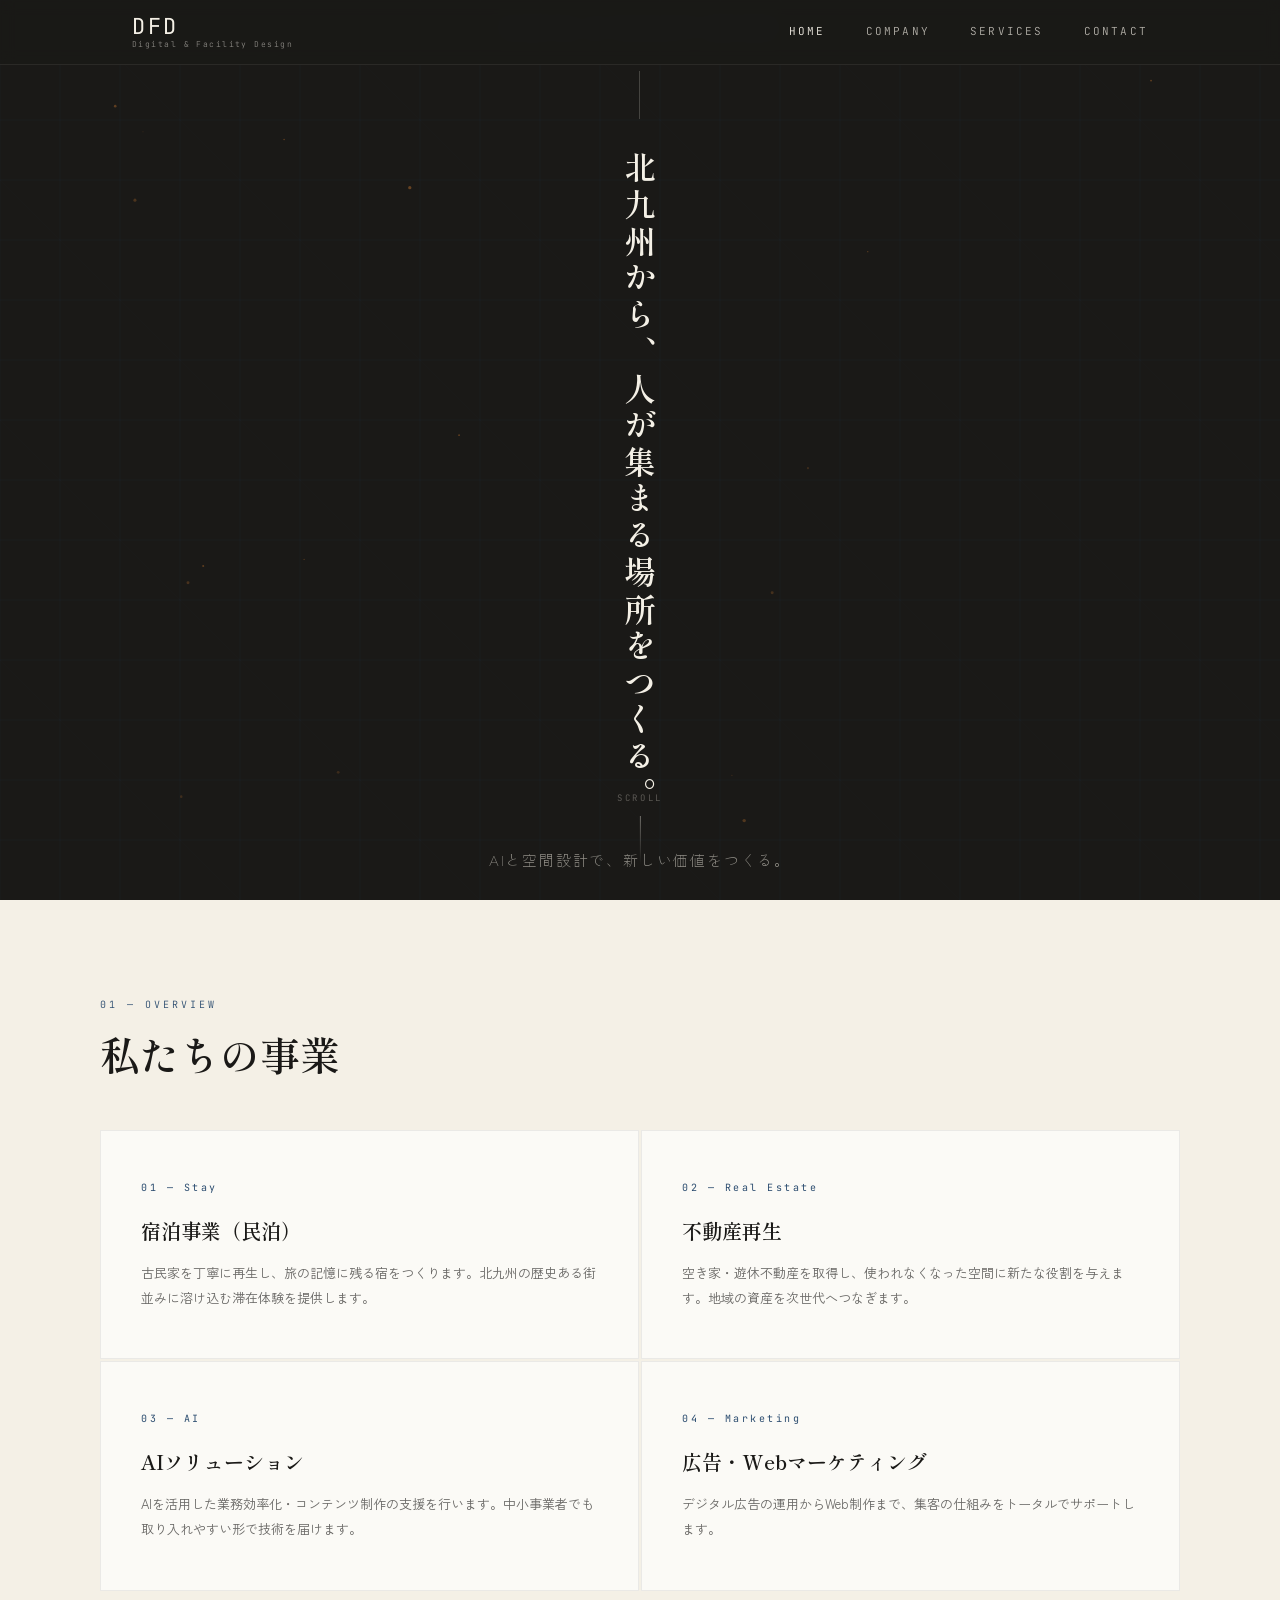
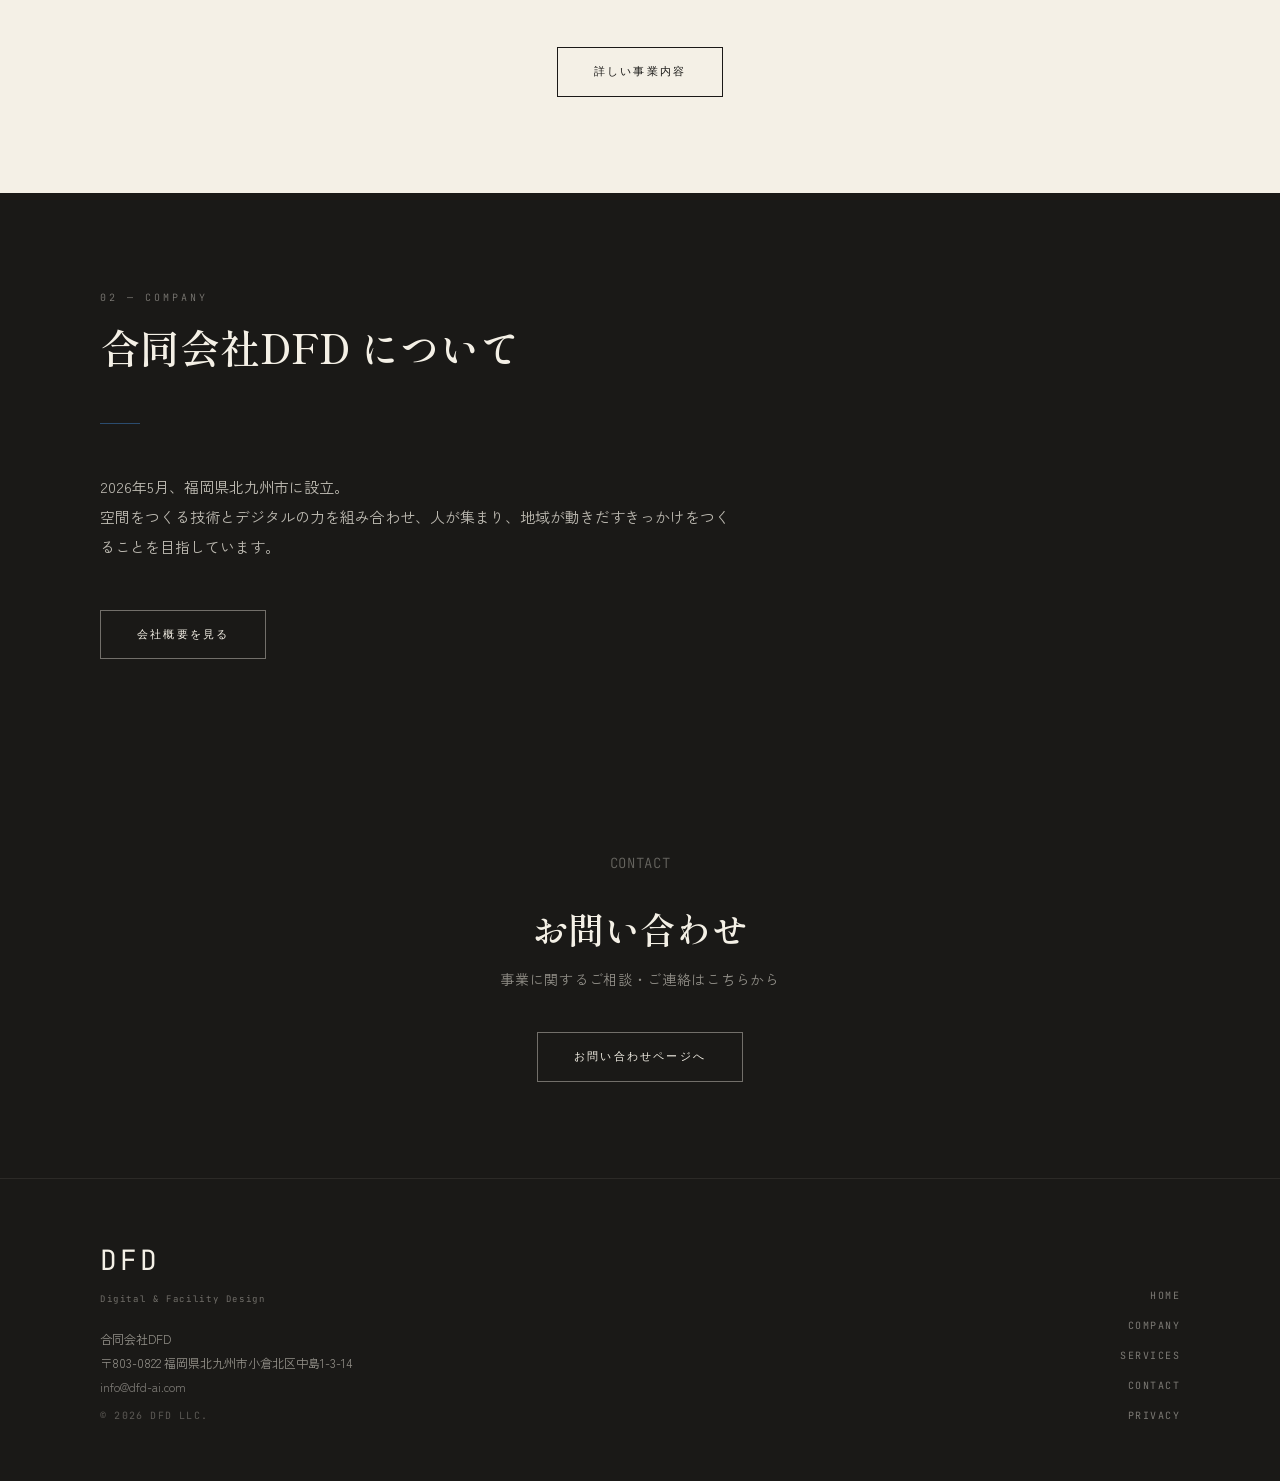
==== index.html @ 22018eb2 "initial commit: DFD corporate site" ====
<!DOCTYPE html>
<html lang="ja">
<head>
  <meta charset="UTF-8">
  <meta name="viewport" content="width=device-width, initial-scale=1.0">
  <title>合同会社DFD — Digital &amp; Facility Design</title>
  <meta name="description" content="北九州を拠点に、民泊・不動産再生・AIソリューション・Webマーケティングで人が集まる場所をつくる合同会社DFDの公式サイトです。">

  <!-- OGP -->
  <meta property="og:type"        content="website">
  <meta property="og:title"       content="合同会社DFD — Digital &amp; Facility Design">
  <meta property="og:description" content="北九州から、人が集まる場所をつくる。AIと空間設計で、新しい価値をつくる。">
  <meta property="og:url"         content="https://dfd-ai.com/">
  <meta property="og:image"       content="https://dfd-ai.com/ogp.png">
  <meta name="twitter:card"       content="summary_large_image">

  <link rel="icon" type="image/svg+xml" href="favicon.svg">
  <link rel="stylesheet" href="style.css">

  <style>
    /* ---- ヒーロー ---- */
    .hero {
      position: relative;
      width: 100%;
      height: 100svh;
      min-height: 560px;
      background: var(--sumi);
      display: flex;
      align-items: center;
      justify-content: center;
      overflow: hidden;
    }

    #hero-canvas {
      position: absolute;
      inset: 0;
      width: 100%;
      height: 100%;
      opacity: 0.55;
    }

    .hero-content {
      position: relative;
      z-index: 1;
      display: flex;
      flex-direction: column;
      align-items: center;
      text-align: center;
    }

    .hero-logo-mark {
      font-family: var(--font-mono);
      font-size: clamp(48px, 8vw, 80px);
      font-weight: 400;
      letter-spacing: 0.18em;
      color: var(--kinari);
      line-height: 1;
    }

    .hero-logo-sub {
      font-family: var(--font-mono);
      font-size: clamp(9px, 1.2vw, 12px);
      font-weight: 300;
      letter-spacing: 0.3em;
      color: rgba(244, 240, 230, 0.45);
      margin-top: 8px;
      text-transform: uppercase;
    }

    .hero-divider {
      width: 1px;
      height: 48px;
      background: rgba(244, 240, 230, 0.2);
      margin: 32px auto;
    }

    /* 縦書きメインコピー */
    .hero-copy-wrap {
      display: flex;
      justify-content: center;
    }

    .hero-copy {
      writing-mode: vertical-rl;
      font-family: var(--font-mincho);
      font-size: clamp(20px, 3.5vw, 32px);
      font-weight: 600;
      color: var(--kinari);
      letter-spacing: 0.15em;
      line-height: 1.5;
    }

    .hero-sub {
      font-family: var(--font-gothic);
      font-size: clamp(12px, 1.6vw, 15px);
      font-weight: 300;
      color: rgba(244, 240, 230, 0.55);
      letter-spacing: 0.12em;
      margin-top: 32px;
    }

    .hero-cta {
      margin-top: 48px;
    }

    /* スクロール誘導 */
    .hero-scroll {
      position: absolute;
      bottom: 36px;
      left: 50%;
      transform: translateX(-50%);
      display: flex;
      flex-direction: column;
      align-items: center;
      gap: 10px;
    }

    .hero-scroll span {
      font-family: var(--font-mono);
      font-size: 9px;
      letter-spacing: 0.3em;
      color: rgba(244, 240, 230, 0.3);
      text-transform: uppercase;
    }

    .scroll-line {
      width: 1px;
      height: 48px;
      background: linear-gradient(to bottom, rgba(244,240,230,0.4), transparent);
      animation: scrollPulse 2s ease-in-out infinite;
    }

    @keyframes scrollPulse {
      0%, 100% { opacity: 0.3; }
      50% { opacity: 0.8; }
    }

    /* ---- インデックスセクション ---- */
    .index-overview {
      display: grid;
      grid-template-columns: 1fr 1fr;
      gap: 2px;
    }

    .overview-item {
      background: var(--hakuji);
      padding: 48px 40px;
      border: 1px solid rgba(26, 25, 23, 0.07);
    }

    .overview-num {
      font-family: var(--font-mono);
      font-size: 10px;
      letter-spacing: 0.25em;
      color: var(--aitetsu);
      margin-bottom: 16px;
    }

    .overview-title {
      font-family: var(--font-mincho);
      font-size: 20px;
      font-weight: 600;
      margin-bottom: 12px;
    }

    .overview-body {
      font-size: 13px;
      line-height: 1.9;
      color: rgba(26, 25, 23, 0.65);
    }

    /* CTA セクション */
    .cta-section {
      background: var(--sumi);
      padding: var(--section-py) 32px;
      text-align: center;
    }

    .cta-section .section-label { color: rgba(244,240,230,0.35); margin-bottom: 24px; }

    .cta-section h2 {
      font-family: var(--font-mincho);
      font-size: clamp(22px, 3.5vw, 36px);
      font-weight: 600;
      color: var(--kinari);
      margin-bottom: 12px;
      line-height: 1.5;
    }

    .cta-section p {
      font-size: 14px;
      color: rgba(244,240,230,0.55);
      margin-bottom: 40px;
      letter-spacing: 0.05em;
    }

    @media (max-width: 768px) {
      .index-overview { grid-template-columns: 1fr; }
      .overview-item { padding: 32px 24px; }
      .cta-section { padding: var(--section-py) 20px; }
    }
  </style>
</head>
<body>

<!-- ヘッダー -->
<header class="site-header">
  <div class="header-inner">
    <a href="index.html" class="site-logo">
      <span class="logo-mark">DFD</span>
      <span class="logo-sub">Digital &amp; Facility Design</span>
    </a>
    <button class="nav-toggle" aria-label="メニューを開く" aria-expanded="false">
      <span></span><span></span><span></span>
    </button>
    <nav class="site-nav" aria-label="グローバルナビゲーション">
      <a href="index.html">Home</a>
      <a href="company.html">Company</a>
      <a href="services.html">Services</a>
      <a href="contact.html">Contact</a>
    </nav>
  </div>
</header>

<!-- ヒーロー -->
<section class="hero" aria-label="トップビジュアル">
  <canvas id="hero-canvas" aria-hidden="true"></canvas>

  <div class="hero-content">
    <div class="hero-logo-mark">DFD</div>
    <div class="hero-logo-sub">Digital &amp; Facility Design</div>
    <div class="hero-divider" aria-hidden="true"></div>
    <div class="hero-copy-wrap">
      <p class="hero-copy">北九州から、人が集まる場所をつくる。</p>
    </div>
    <p class="hero-sub">AIと空間設計で、新しい価値をつくる。</p>
    <div class="hero-cta">
      <a href="services.html" class="btn btn--light">事業内容を見る</a>
    </div>
  </div>

  <div class="hero-scroll" aria-hidden="true">
    <span>Scroll</span>
    <div class="scroll-line"></div>
  </div>
</section>

<!-- 事業概要 -->
<section class="section" aria-labelledby="overview-heading">
  <div class="section-inner">
    <p class="section-label fade-in">01 — Overview</p>
    <h2 id="overview-heading" class="section-heading fade-in">私たちの事業</h2>

    <div class="index-overview">
      <div class="overview-item fade-in">
        <div class="overview-num">01 — Stay</div>
        <h3 class="overview-title">宿泊事業（民泊）</h3>
        <p class="overview-body">古民家を丁寧に再生し、旅の記憶に残る宿をつくります。北九州の歴史ある街並みに溶け込む滞在体験を提供します。</p>
      </div>
      <div class="overview-item fade-in">
        <div class="overview-num">02 — Real Estate</div>
        <h3 class="overview-title">不動産再生</h3>
        <p class="overview-body">空き家・遊休不動産を取得し、使われなくなった空間に新たな役割を与えます。地域の資産を次世代へつなぎます。</p>
      </div>
      <div class="overview-item fade-in">
        <div class="overview-num">03 — AI</div>
        <h3 class="overview-title">AIソリューション</h3>
        <p class="overview-body">AIを活用した業務効率化・コンテンツ制作の支援を行います。中小事業者でも取り入れやすい形で技術を届けます。</p>
      </div>
      <div class="overview-item fade-in">
        <div class="overview-num">04 — Marketing</div>
        <h3 class="overview-title">広告・Webマーケティング</h3>
        <p class="overview-body">デジタル広告の運用からWeb制作まで、集客の仕組みをトータルでサポートします。</p>
      </div>
    </div>

    <div style="text-align:center; margin-top: 56px;" class="fade-in">
      <a href="services.html" class="btn btn--dark">詳しい事業内容</a>
    </div>
  </div>
</section>

<!-- 会社について -->
<section class="section section--dark" aria-labelledby="about-heading">
  <div class="section-inner">
    <p class="section-label fade-in">02 — Company</p>
    <h2 id="about-heading" class="section-heading fade-in">合同会社DFD について</h2>
    <div class="sep fade-in"></div>
    <p class="fade-in" style="font-size:15px; max-width:640px; line-height:2; color:rgba(244,240,230,0.75);">
      2026年5月、福岡県北九州市に設立。<br>
      空間をつくる技術とデジタルの力を組み合わせ、人が集まり、地域が動きだすきっかけをつくることを目指しています。
    </p>
    <div style="margin-top:48px;" class="fade-in">
      <a href="company.html" class="btn btn--light">会社概要を見る</a>
    </div>
  </div>
</section>

<!-- CTA -->
<div class="cta-section" aria-labelledby="cta-heading">
  <p class="section-label">Contact</p>
  <h2 id="cta-heading">お問い合わせ</h2>
  <p>事業に関するご相談・ご連絡はこちらから</p>
  <a href="contact.html" class="btn btn--light">お問い合わせページへ</a>
</div>

<!-- フッター -->
<footer class="site-footer">
  <div class="footer-inner">
    <div>
      <div class="footer-logo-mark">DFD</div>
      <div class="footer-logo-sub">Digital &amp; Facility Design</div>
      <div class="footer-info">
        <!-- TODO: 郵便番号 803-0822 は仮置き。正式な郵便番号を確認後に修正してください -->
        合同会社DFD<br>
        〒803-0822 福岡県北九州市小倉北区中島1-3-14<br>
        <a href="mailto:info@dfd-ai.com" style="color:rgba(244,240,230,0.45);">info@dfd-ai.com</a>
      </div>
      <div class="footer-copy">© 2026 DFD LLC.</div>
    </div>
    <nav class="footer-nav" aria-label="フッターナビゲーション">
      <a href="index.html">Home</a>
      <a href="company.html">Company</a>
      <a href="services.html">Services</a>
      <a href="contact.html">Contact</a>
      <a href="privacy.html">Privacy</a>
    </nav>
  </div>
</footer>

<script src="script.js"></script>
<script>
/* ---- ヒーロー Canvas：建築図面グリッド + 光の点 ---- */
(function () {
  const canvas = document.getElementById('hero-canvas');
  if (!canvas) return;

  const ctx = canvas.getContext('2d');
  const prefersReduced = window.matchMedia('(prefers-reduced-motion: reduce)').matches;

  let W, H, dots;
  const GRID = 60;        // グリッド間隔 px
  const DOT_COUNT = 18;   // 光の点の数

  function resize() {
    W = canvas.width  = canvas.offsetWidth;
    H = canvas.height = canvas.offsetHeight;
    initDots();
  }

  function initDots() {
    dots = Array.from({ length: DOT_COUNT }, () => ({
      x: Math.random() * W,
      y: Math.random() * H,
      vx: (Math.random() - 0.5) * 0.4,
      vy: (Math.random() - 0.5) * 0.4,
      r: Math.random() * 1.5 + 0.5,
      alpha: Math.random()
    }));
  }

  function drawGrid() {
    ctx.strokeStyle = 'rgba(43, 76, 111, 0.35)';
    ctx.lineWidth = 0.5;

    // 縦線
    for (let x = 0; x < W; x += GRID) {
      ctx.beginPath();
      ctx.moveTo(x, 0);
      ctx.lineTo(x, H);
      ctx.stroke();
    }
    // 横線
    for (let y = 0; y < H; y += GRID) {
      ctx.beginPath();
      ctx.moveTo(0, y);
      ctx.lineTo(W, y);
      ctx.stroke();
    }
    // 対角補助線（図面らしさ）
    ctx.strokeStyle = 'rgba(43, 76, 111, 0.12)';
    for (let x = -H; x < W; x += GRID * 4) {
      ctx.beginPath();
      ctx.moveTo(x, 0);
      ctx.lineTo(x + H, H);
      ctx.stroke();
    }
  }

  function drawDots(ts) {
    dots.forEach(d => {
      // アルファを時間でゆらゆら
      d.alpha = 0.3 + 0.5 * (0.5 + 0.5 * Math.sin(ts * 0.001 + d.x));

      ctx.beginPath();
      ctx.arc(d.x, d.y, d.r, 0, Math.PI * 2);
      ctx.fillStyle = `rgba(200, 119, 46, ${d.alpha})`; // 燈
      ctx.fill();

      // 移動
      d.x += d.vx;
      d.y += d.vy;
      if (d.x < 0) d.x = W;
      if (d.x > W) d.x = 0;
      if (d.y < 0) d.y = H;
      if (d.y > H) d.y = 0;
    });
  }

  function frame(ts) {
    ctx.clearRect(0, 0, W, H);
    drawGrid();
    if (!prefersReduced) drawDots(ts);
    if (!prefersReduced) requestAnimationFrame(frame);
  }

  resize();
  window.addEventListener('resize', resize);

  if (prefersReduced) {
    // 静止グリッドのみ描画
    drawGrid();
  } else {
    requestAnimationFrame(frame);
  }
})();
</script>
</body>
</html>
---- style.css ----
/* ============================================================
   DFD Corporate Site — Shared Styles
   カラーパレット・タイポグラフィ・共通コンポーネント
   ============================================================ */

@import url('https://fonts.googleapis.com/css2?family=Shippori+Mincho:wght@400;600;800&family=Zen+Kaku+Gothic+New:wght@300;400;500&family=JetBrains+Mono:wght@300;400&display=swap');

/* ---- CSS 変数 ---- */
:root {
  --sumi:    #1A1917;   /* 墨 */
  --kinari:  #F4F0E6;   /* 生成り */
  --aitetsu: #2B4C6F;   /* 藍鉄 */
  --hakuji:  #FBFAF6;   /* 白磁 */
  --akari:   #C8772E;   /* 燈 */

  --font-mincho: 'Shippori Mincho', 'Hiragino Mincho ProN', serif;
  --font-gothic: 'Zen Kaku Gothic New', 'Hiragino Kaku Gothic ProN', sans-serif;
  --font-mono:   'JetBrains Mono', monospace;

  --max-w: 1080px;
  --section-py: 96px;
}

/* ---- リセット ---- */
*, *::before, *::after { box-sizing: border-box; margin: 0; padding: 0; }

html {
  scroll-behavior: smooth;
  font-size: 16px;
}

body {
  background: var(--kinari);
  color: var(--sumi);
  font-family: var(--font-gothic);
  font-weight: 400;
  line-height: 1.8;
  -webkit-font-smoothing: antialiased;
}

img { display: block; max-width: 100%; }
a { color: var(--aitetsu); text-decoration: none; }
a:hover { color: var(--akari); }

/* ---- prefers-reduced-motion ---- */
@media (prefers-reduced-motion: reduce) {
  *, *::before, *::after {
    animation-duration: 0.01ms !important;
    animation-iteration-count: 1 !important;
    transition-duration: 0.01ms !important;
  }
  html { scroll-behavior: auto; }
}

/* ============================================================
   ヘッダー
   ============================================================ */
.site-header {
  position: fixed;
  top: 0; left: 0; right: 0;
  z-index: 100;
  background: rgba(26, 25, 23, 0.92);
  backdrop-filter: blur(8px);
  border-bottom: 1px solid rgba(244, 240, 230, 0.08);
}

.header-inner {
  max-width: var(--max-w);
  margin: 0 auto;
  padding: 0 32px;
  height: 64px;
  display: flex;
  align-items: center;
  justify-content: space-between;
}

.site-logo {
  display: flex;
  flex-direction: column;
  line-height: 1;
  text-decoration: none;
}

.logo-mark {
  font-family: var(--font-mono);
  font-size: 22px;
  font-weight: 400;
  letter-spacing: 0.12em;
  color: var(--kinari);
}

.logo-sub {
  font-family: var(--font-mono);
  font-size: 8px;
  font-weight: 300;
  letter-spacing: 0.18em;
  color: rgba(244, 240, 230, 0.5);
  margin-top: 2px;
}

/* ハンバーガー（モバイル） */
.nav-toggle {
  display: none;
  background: none;
  border: none;
  cursor: pointer;
  padding: 8px;
  flex-direction: column;
  gap: 5px;
}

.nav-toggle span {
  display: block;
  width: 22px;
  height: 1px;
  background: var(--kinari);
  transition: transform 0.3s, opacity 0.3s;
}

.nav-toggle.open span:nth-child(1) { transform: translateY(6px) rotate(45deg); }
.nav-toggle.open span:nth-child(2) { opacity: 0; }
.nav-toggle.open span:nth-child(3) { transform: translateY(-6px) rotate(-45deg); }

/* サイトナビ */
.site-nav {
  display: flex;
  gap: 40px;
  align-items: center;
}

.site-nav a {
  font-family: var(--font-mono);
  font-size: 11px;
  font-weight: 300;
  letter-spacing: 0.2em;
  color: rgba(244, 240, 230, 0.7);
  text-transform: uppercase;
  transition: color 0.2s;
}

.site-nav a:hover,
.site-nav a.current { color: var(--kinari); }

/* ============================================================
   フッター
   ============================================================ */
.site-footer {
  background: var(--sumi);
  color: rgba(244, 240, 230, 0.55);
  padding: 56px 32px;
  border-top: 1px solid rgba(244, 240, 230, 0.08);
}

.footer-inner {
  max-width: var(--max-w);
  margin: 0 auto;
  display: grid;
  grid-template-columns: 1fr auto;
  gap: 40px;
  align-items: end;
}

.footer-logo-mark {
  font-family: var(--font-mono);
  font-size: 28px;
  font-weight: 400;
  letter-spacing: 0.1em;
  color: var(--kinari);
  margin-bottom: 6px;
}

.footer-logo-sub {
  font-family: var(--font-mono);
  font-size: 9px;
  letter-spacing: 0.18em;
  color: rgba(244, 240, 230, 0.4);
  margin-bottom: 20px;
}

.footer-info {
  font-size: 12px;
  line-height: 2;
}

.footer-nav {
  display: flex;
  flex-direction: column;
  gap: 12px;
  text-align: right;
}

.footer-nav a {
  font-family: var(--font-mono);
  font-size: 10px;
  letter-spacing: 0.15em;
  color: rgba(244, 240, 230, 0.45);
  text-transform: uppercase;
  transition: color 0.2s;
}

.footer-nav a:hover { color: var(--kinari); }

.footer-copy {
  font-family: var(--font-mono);
  font-size: 10px;
  letter-spacing: 0.12em;
  color: rgba(244, 240, 230, 0.3);
  margin-top: 8px;
}

/* ============================================================
   共通セクション部品
   ============================================================ */
.section {
  padding: var(--section-py) 32px;
}

.section--dark {
  background: var(--sumi);
  color: var(--kinari);
}

.section-inner {
  max-width: var(--max-w);
  margin: 0 auto;
}

.section-label {
  font-family: var(--font-mono);
  font-size: 10px;
  font-weight: 300;
  letter-spacing: 0.3em;
  text-transform: uppercase;
  color: var(--aitetsu);
  margin-bottom: 12px;
}

.section--dark .section-label { color: rgba(244, 240, 230, 0.45); }

.section-heading {
  font-family: var(--font-mincho);
  font-size: clamp(26px, 4vw, 40px);
  font-weight: 600;
  line-height: 1.4;
  color: var(--sumi);
  margin-bottom: 48px;
}

.section--dark .section-heading { color: var(--kinari); }

/* セパレーター */
.sep {
  width: 40px;
  height: 1px;
  background: var(--aitetsu);
  margin: 20px 0 48px;
}

/* フェードイン */
.fade-in {
  opacity: 0;
  transform: translateY(20px);
  transition: opacity 0.7s ease, transform 0.7s ease;
}

.fade-in.visible {
  opacity: 1;
  transform: translateY(0);
}

/* ============================================================
   ページヘッダー（hero 以外のページ用）
   ============================================================ */
.page-hero {
  background: var(--sumi);
  padding: 140px 32px 80px;
  border-bottom: 1px solid rgba(244, 240, 230, 0.08);
}

.page-hero-inner {
  max-width: var(--max-w);
  margin: 0 auto;
}

.page-hero-label {
  font-family: var(--font-mono);
  font-size: 10px;
  letter-spacing: 0.3em;
  text-transform: uppercase;
  color: rgba(244, 240, 230, 0.4);
  margin-bottom: 16px;
}

.page-hero-title {
  font-family: var(--font-mincho);
  font-size: clamp(32px, 5vw, 52px);
  font-weight: 600;
  color: var(--kinari);
  line-height: 1.3;
}

/* ============================================================
   カード
   ============================================================ */
.card {
  background: var(--hakuji);
  border: 1px solid rgba(26, 25, 23, 0.08);
  padding: 40px;
}

.card-num {
  font-family: var(--font-mono);
  font-size: 11px;
  letter-spacing: 0.25em;
  color: var(--aitetsu);
  margin-bottom: 20px;
}

.card-title {
  font-family: var(--font-mincho);
  font-size: 22px;
  font-weight: 600;
  margin-bottom: 16px;
}

.card-body {
  font-size: 14px;
  line-height: 1.9;
  color: rgba(26, 25, 23, 0.75);
}

/* ============================================================
   ボタン
   ============================================================ */
.btn {
  display: inline-block;
  font-family: var(--font-mono);
  font-size: 11px;
  letter-spacing: 0.2em;
  text-transform: uppercase;
  padding: 14px 36px;
  border: 1px solid currentColor;
  transition: background 0.25s, color 0.25s, border-color 0.25s;
  cursor: pointer;
}

.btn--light {
  color: var(--kinari);
  border-color: rgba(244, 240, 230, 0.4);
}

.btn--light:hover {
  background: var(--akari);
  border-color: var(--akari);
  color: var(--kinari);
}

.btn--dark {
  color: var(--sumi);
  border-color: var(--sumi);
}

.btn--dark:hover {
  background: var(--akari);
  border-color: var(--akari);
  color: var(--kinari);
}

/* ============================================================
   テーブル（会社概要）
   ============================================================ */
.info-table {
  width: 100%;
  border-collapse: collapse;
}

.info-table tr {
  border-bottom: 1px solid rgba(26, 25, 23, 0.1);
}

.info-table th {
  font-family: var(--font-mono);
  font-size: 11px;
  font-weight: 400;
  letter-spacing: 0.1em;
  color: var(--aitetsu);
  text-align: left;
  padding: 20px 32px 20px 0;
  width: 180px;
  vertical-align: top;
  white-space: nowrap;
}

.info-table td {
  font-size: 15px;
  padding: 20px 0;
  vertical-align: top;
  line-height: 1.7;
}

/* ============================================================
   レスポンシブ
   ============================================================ */
@media (max-width: 768px) {
  :root { --section-py: 64px; }

  .nav-toggle { display: flex; }

  .site-nav {
    display: none;
    position: absolute;
    top: 64px; left: 0; right: 0;
    background: rgba(26, 25, 23, 0.97);
    flex-direction: column;
    gap: 0;
    padding: 16px 0;
    border-bottom: 1px solid rgba(244, 240, 230, 0.08);
  }

  .site-nav.open { display: flex; }

  .site-nav a {
    padding: 14px 32px;
    font-size: 12px;
  }

  .header-inner { padding: 0 20px; }

  .footer-inner {
    grid-template-columns: 1fr;
  }

  .footer-nav { text-align: left; }

  .section { padding: var(--section-py) 20px; }

  .page-hero { padding: 120px 20px 60px; }

  .info-table th {
    width: 120px;
    font-size: 10px;
    padding-right: 16px;
  }

  .card { padding: 28px 24px; }
}

@media (max-width: 480px) {
  .info-table { display: block; }
  .info-table tr { display: block; padding: 16px 0; }
  .info-table th {
    display: block;
    width: auto;
    padding: 0 0 4px;
    font-size: 10px;
  }
  .info-table td { display: block; padding: 0; font-size: 14px; }
}
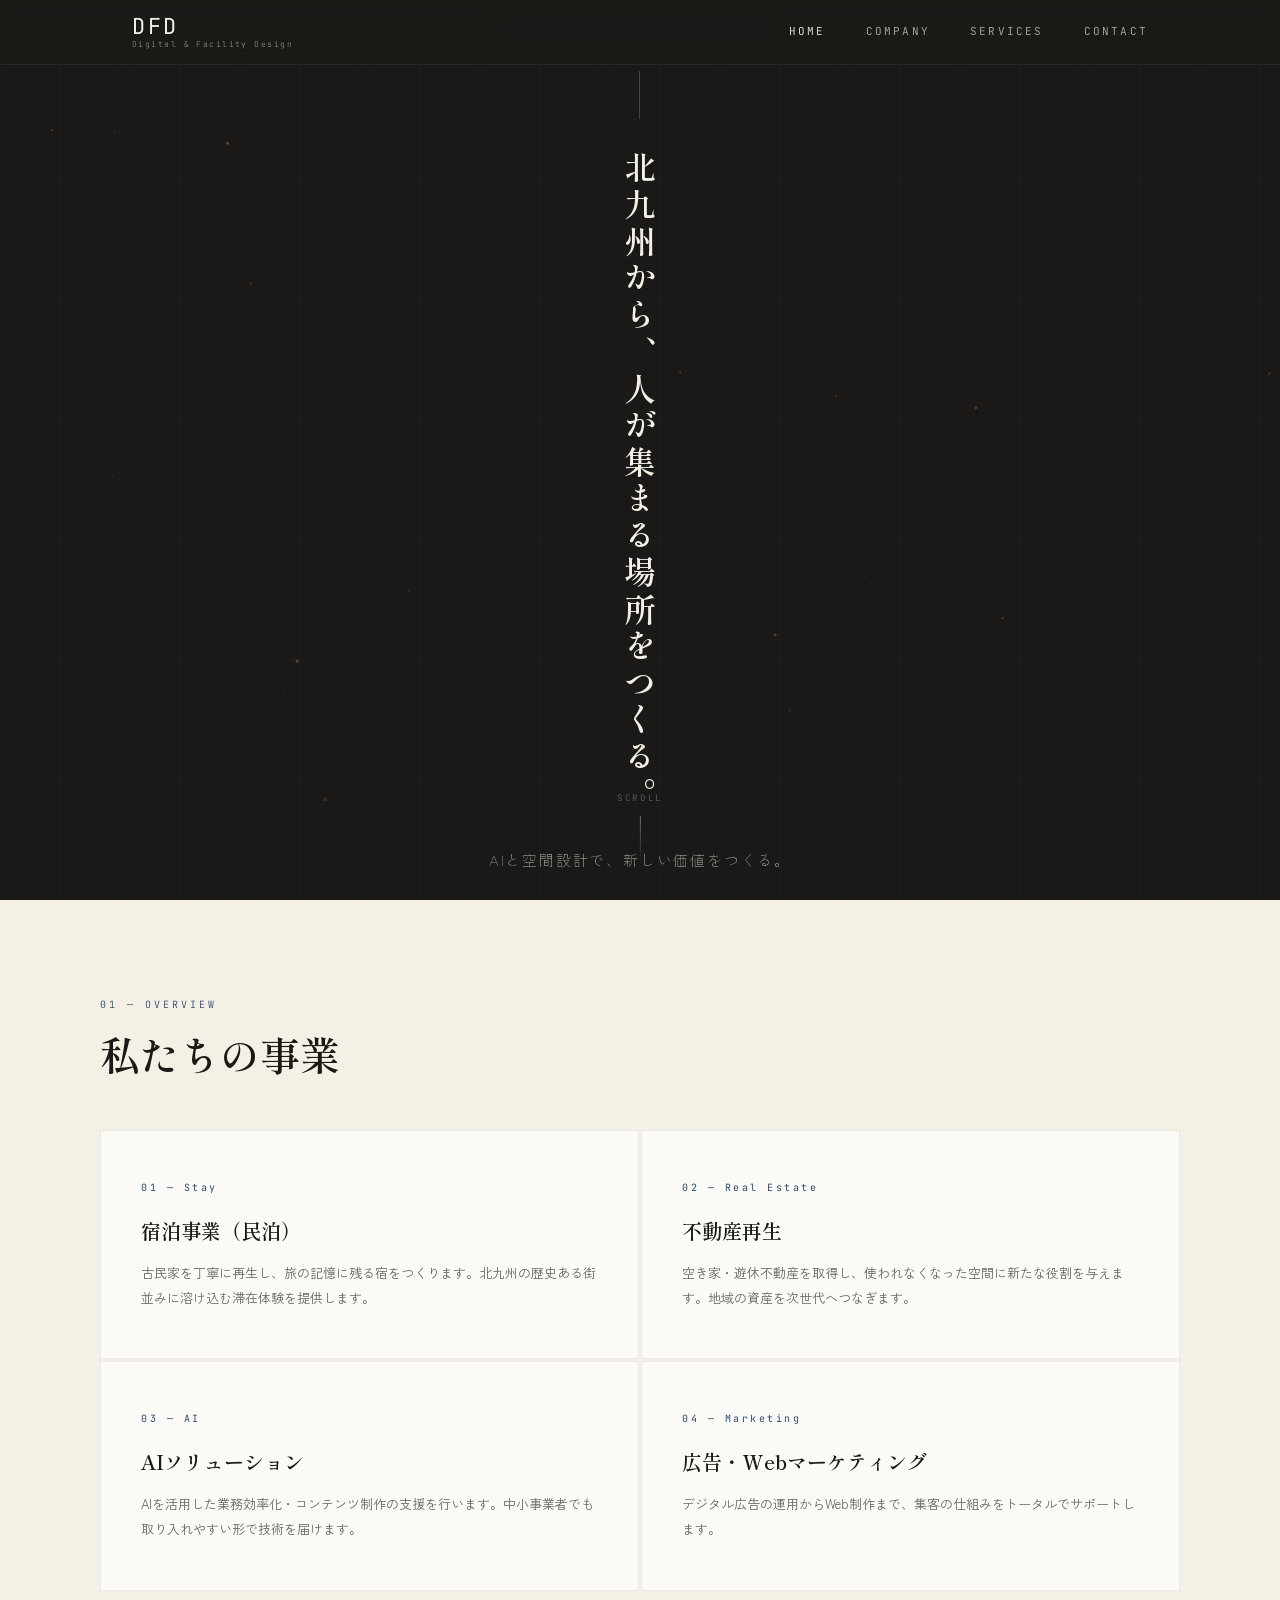
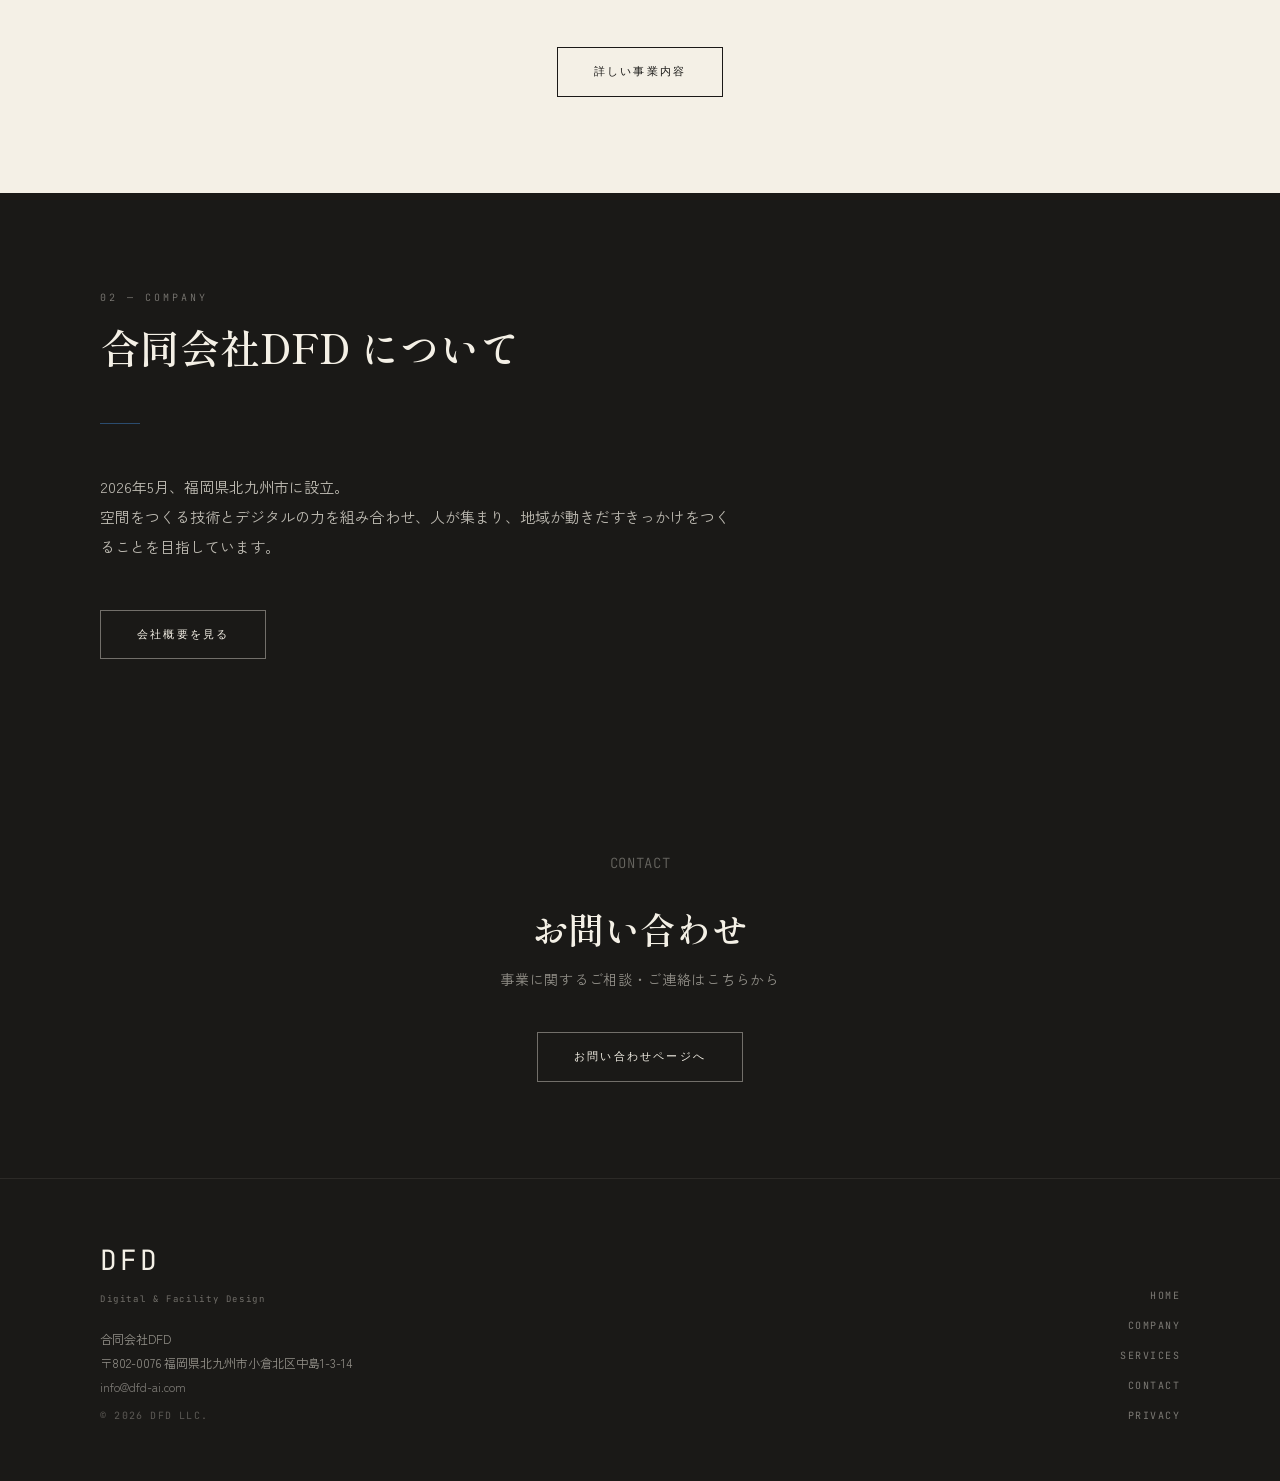
==== commit d52728cd: "fix: 郵便番号を 803-0822 から 802-0076 に修正、TODOコメントを削除 Co-Authored-By: Claude Sonnet 4.6 <noreply@anthropic" ====
--- a/index.html
+++ b/index.html
@@ -1,4 +1,4 @@
-<!DOCTYPE html>
+﻿<!DOCTYPE html>
 <html lang="ja">
 <head>
   <meta charset="UTF-8">
@@ -311,9 +311,8 @@
       <div class="footer-logo-mark">DFD</div>
       <div class="footer-logo-sub">Digital &amp; Facility Design</div>
       <div class="footer-info">
-        <!-- TODO: 郵便番号 803-0822 は仮置き。正式な郵便番号を確認後に修正してください -->
         合同会社DFD<br>
-        〒803-0822 福岡県北九州市小倉北区中島1-3-14<br>
+        〒802-0076 福岡県北九州市小倉北区中島1-3-14<br>
         <a href="mailto:info@dfd-ai.com" style="color:rgba(244,240,230,0.45);">info@dfd-ai.com</a>
       </div>
       <div class="footer-copy">© 2026 DFD LLC.</div>
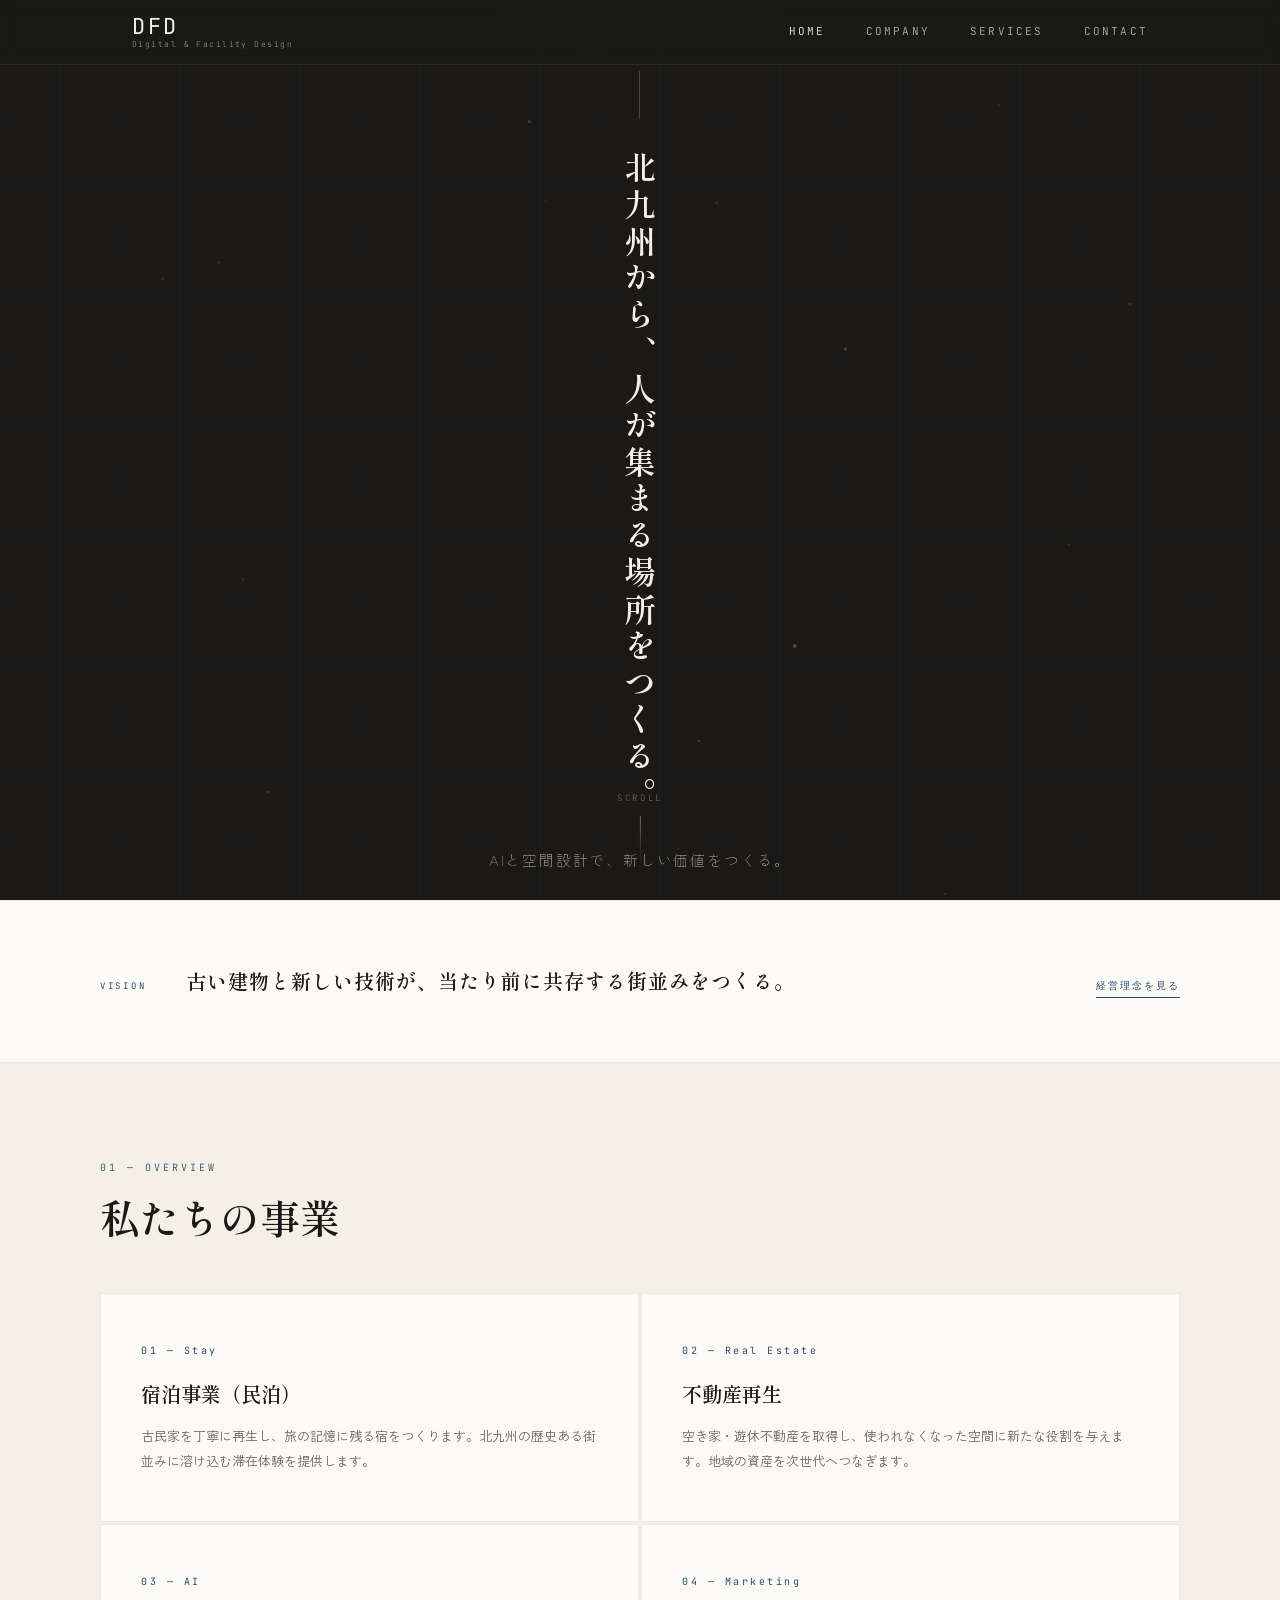
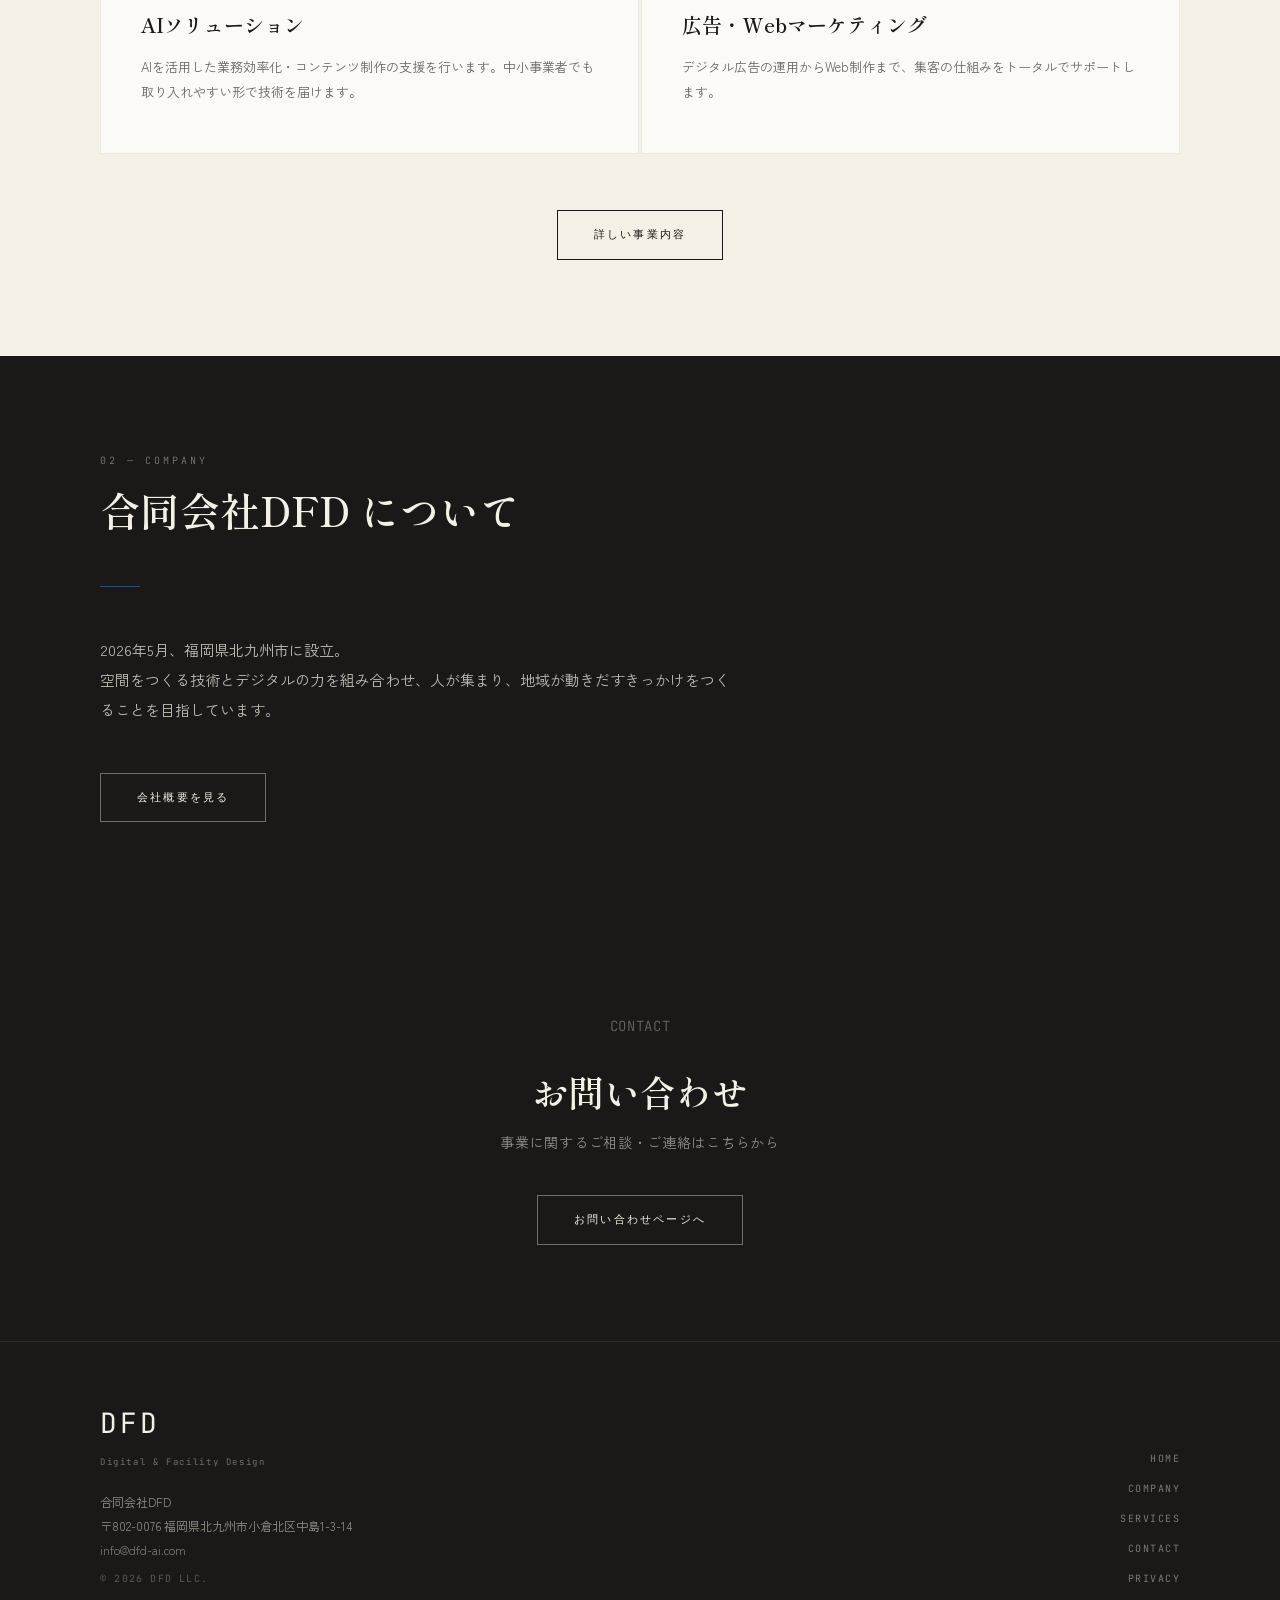
==== commit e0164793: "feat: 経営理念（ミッション・ビジョン・バリュー）を追加 - company.html: PHILOSOPHYセクションを新設（セクション01）   ミッション／ビジョン／バリュー(F・D・D)を" ====
--- a/index.html
+++ b/index.html
@@ -194,10 +194,64 @@
       letter-spacing: 0.05em;
     }
 
+    /* ---- ビジョン帯 ---- */
+    .vision-band {
+      border-top: 1px solid rgba(26,25,23,0.08);
+      border-bottom: 1px solid rgba(26,25,23,0.08);
+      padding: 64px 32px;
+      background: var(--hakuji);
+    }
+
+    .vision-inner {
+      max-width: var(--max-w);
+      margin: 0 auto;
+      display: flex;
+      align-items: baseline;
+      gap: 40px;
+      flex-wrap: wrap;
+    }
+
+    .vision-label {
+      font-family: var(--font-mono);
+      font-size: 9px;
+      letter-spacing: 0.3em;
+      text-transform: uppercase;
+      color: var(--aitetsu);
+      white-space: nowrap;
+      flex-shrink: 0;
+    }
+
+    .vision-text {
+      font-family: var(--font-mincho);
+      font-size: clamp(15px, 2vw, 20px);
+      font-weight: 600;
+      color: var(--sumi);
+      line-height: 1.6;
+      letter-spacing: 0.05em;
+      flex: 1;
+    }
+
+    .vision-link {
+      font-family: var(--font-mono);
+      font-size: 10px;
+      letter-spacing: 0.2em;
+      text-transform: uppercase;
+      color: var(--aitetsu);
+      border-bottom: 1px solid currentColor;
+      padding-bottom: 2px;
+      white-space: nowrap;
+      flex-shrink: 0;
+      transition: color 0.2s;
+    }
+
+    .vision-link:hover { color: var(--akari); }
+
     @media (max-width: 768px) {
       .index-overview { grid-template-columns: 1fr; }
       .overview-item { padding: 32px 24px; }
       .cta-section { padding: var(--section-py) 20px; }
+      .vision-band { padding: 48px 20px; }
+      .vision-inner { flex-direction: column; gap: 16px; }
     }
   </style>
 </head>
@@ -244,6 +298,15 @@
     <div class="scroll-line"></div>
   </div>
 </section>
+
+<!-- ビジョン帯 -->
+<div class="vision-band" aria-label="ビジョン">
+  <div class="vision-inner">
+    <p class="vision-label fade-in">Vision</p>
+    <p class="vision-text fade-in">古い建物と新しい技術が、当たり前に共存する街並みをつくる。</p>
+    <a href="company.html#philosophy-heading" class="vision-link fade-in">経営理念を見る</a>
+  </div>
+</div>
 
 <!-- 事業概要 -->
 <section class="section" aria-labelledby="overview-heading">
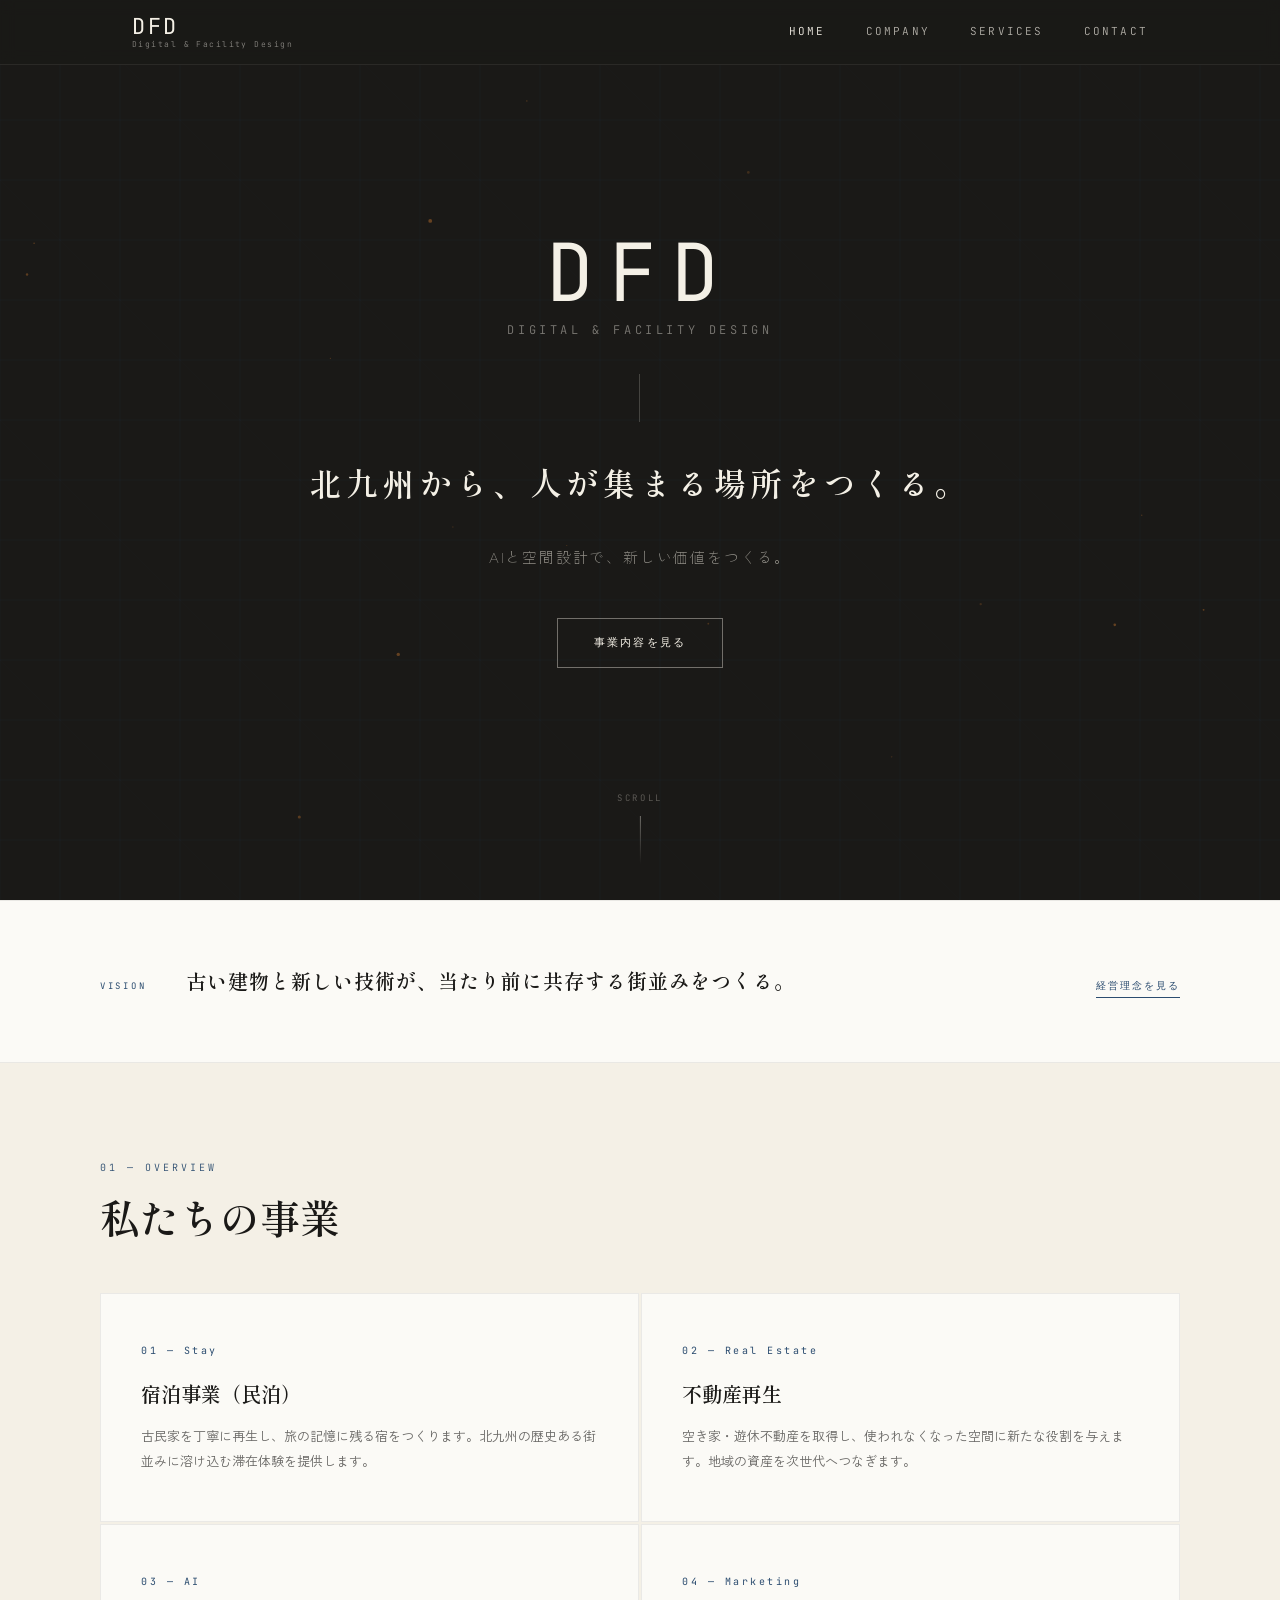
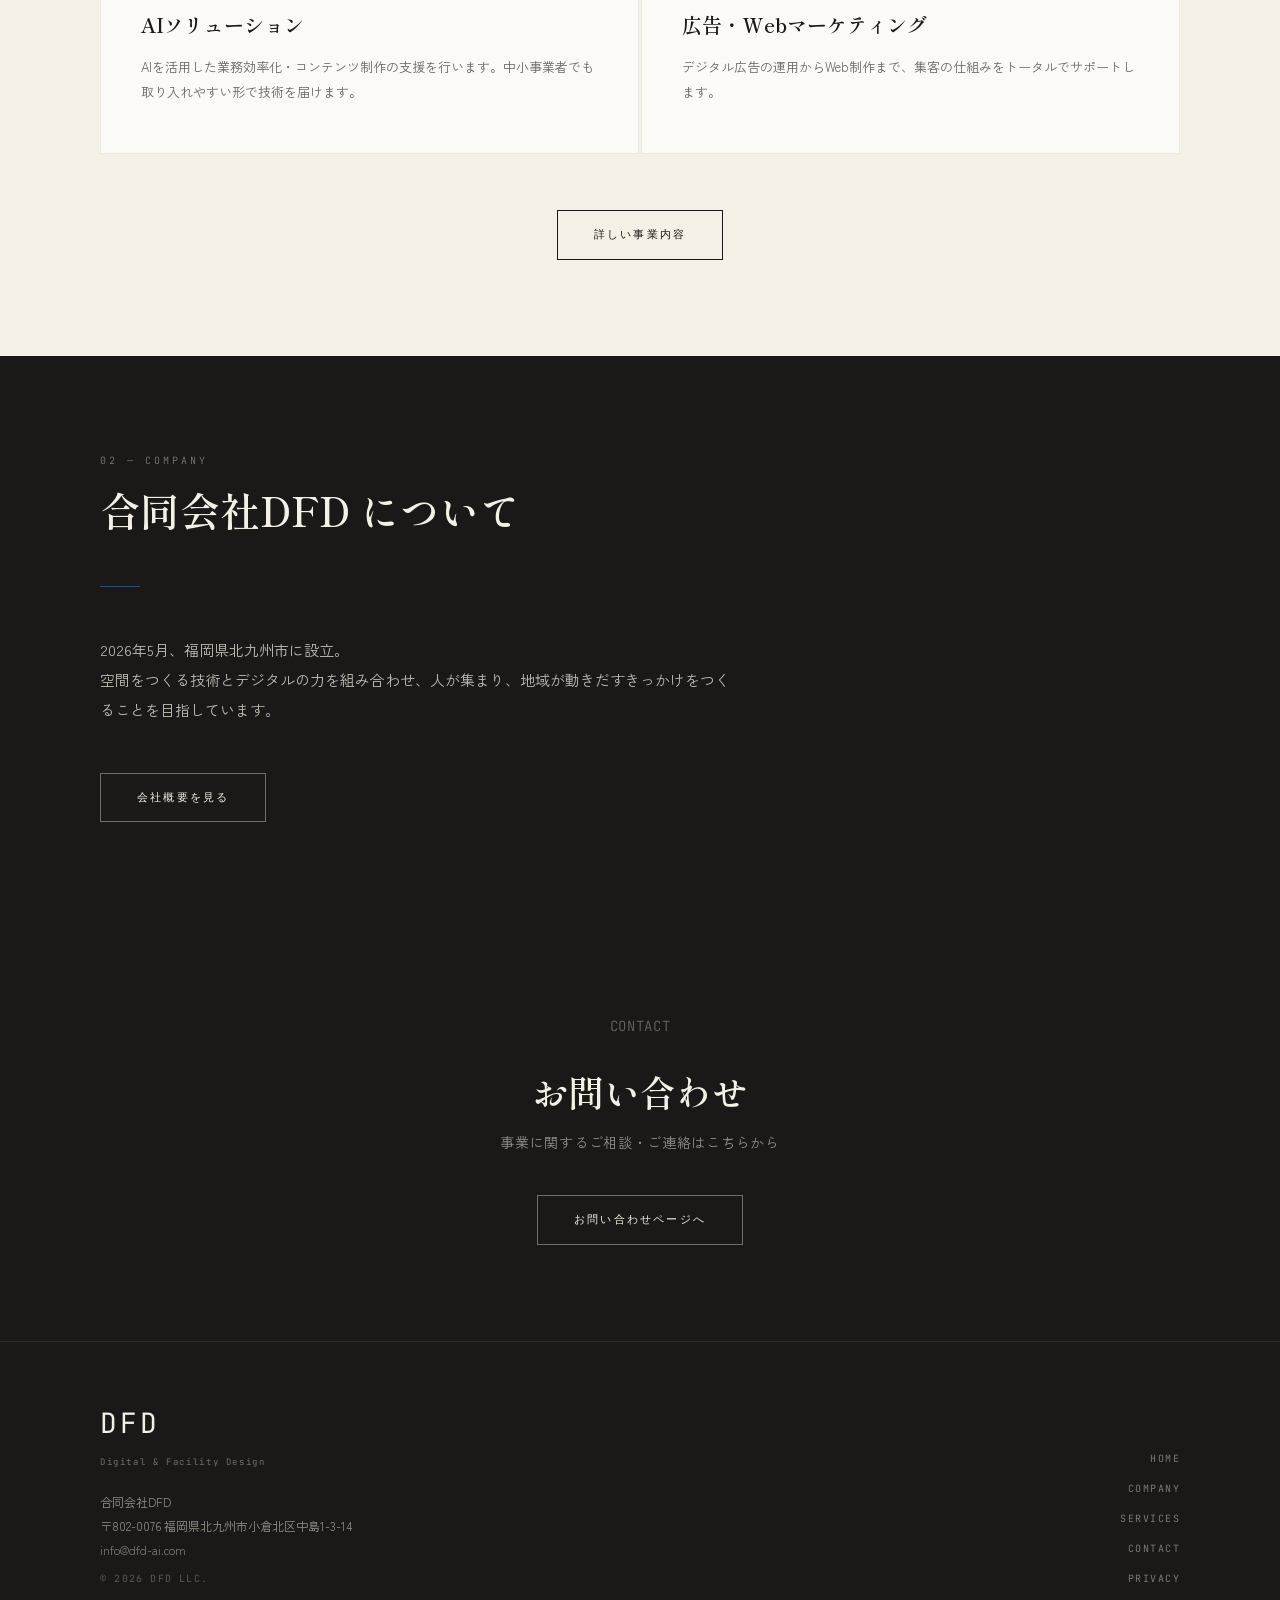
==== commit 0503ed91: "feat: ヒーローのメインコピーを縦書きから横書きに変更 スマホ幅では「北九州から、」で改行する2行表示に調整。  Co-Authored-By: Claude Fable 5 <noreply@a" ====
--- a/index.html
+++ b/index.html
@@ -74,20 +74,27 @@
       margin: 32px auto;
     }
 
-    /* 縦書きメインコピー */
+    /* メインコピー */
     .hero-copy-wrap {
       display: flex;
       justify-content: center;
     }
 
     .hero-copy {
-      writing-mode: vertical-rl;
       font-family: var(--font-mincho);
       font-size: clamp(20px, 3.5vw, 32px);
       font-weight: 600;
       color: var(--kinari);
       letter-spacing: 0.15em;
-      line-height: 1.5;
+      line-height: 1.8;
+      text-align: center;
+      padding: 0 16px;
+    }
+
+    .sp-only { display: none; }
+
+    @media (max-width: 480px) {
+      .sp-only { display: inline; }
     }
 
     .hero-sub {
@@ -285,7 +292,7 @@
     <div class="hero-logo-sub">Digital &amp; Facility Design</div>
     <div class="hero-divider" aria-hidden="true"></div>
     <div class="hero-copy-wrap">
-      <p class="hero-copy">北九州から、人が集まる場所をつくる。</p>
+      <p class="hero-copy">北九州から、<br class="sp-only">人が集まる場所をつくる。</p>
     </div>
     <p class="hero-sub">AIと空間設計で、新しい価値をつくる。</p>
     <div class="hero-cta">
--- a/style.css
+++ b/style.css
@@ -1,9 +1,9 @@
+@import url('https://fonts.googleapis.com/css2?family=Shippori+Mincho:wght@400;600;800&family=Zen+Kaku+Gothic+New:wght@300;400;500&family=JetBrains+Mono:wght@300;400&display=swap');
+
 /* ============================================================
    DFD Corporate Site — Shared Styles
    カラーパレット・タイポグラフィ・共通コンポーネント
    ============================================================ */
-
-@import url('https://fonts.googleapis.com/css2?family=Shippori+Mincho:wght@400;600;800&family=Zen+Kaku+Gothic+New:wght@300;400;500&family=JetBrains+Mono:wght@300;400&display=swap');
 
 /* ---- CSS 変数 ---- */
 :root {
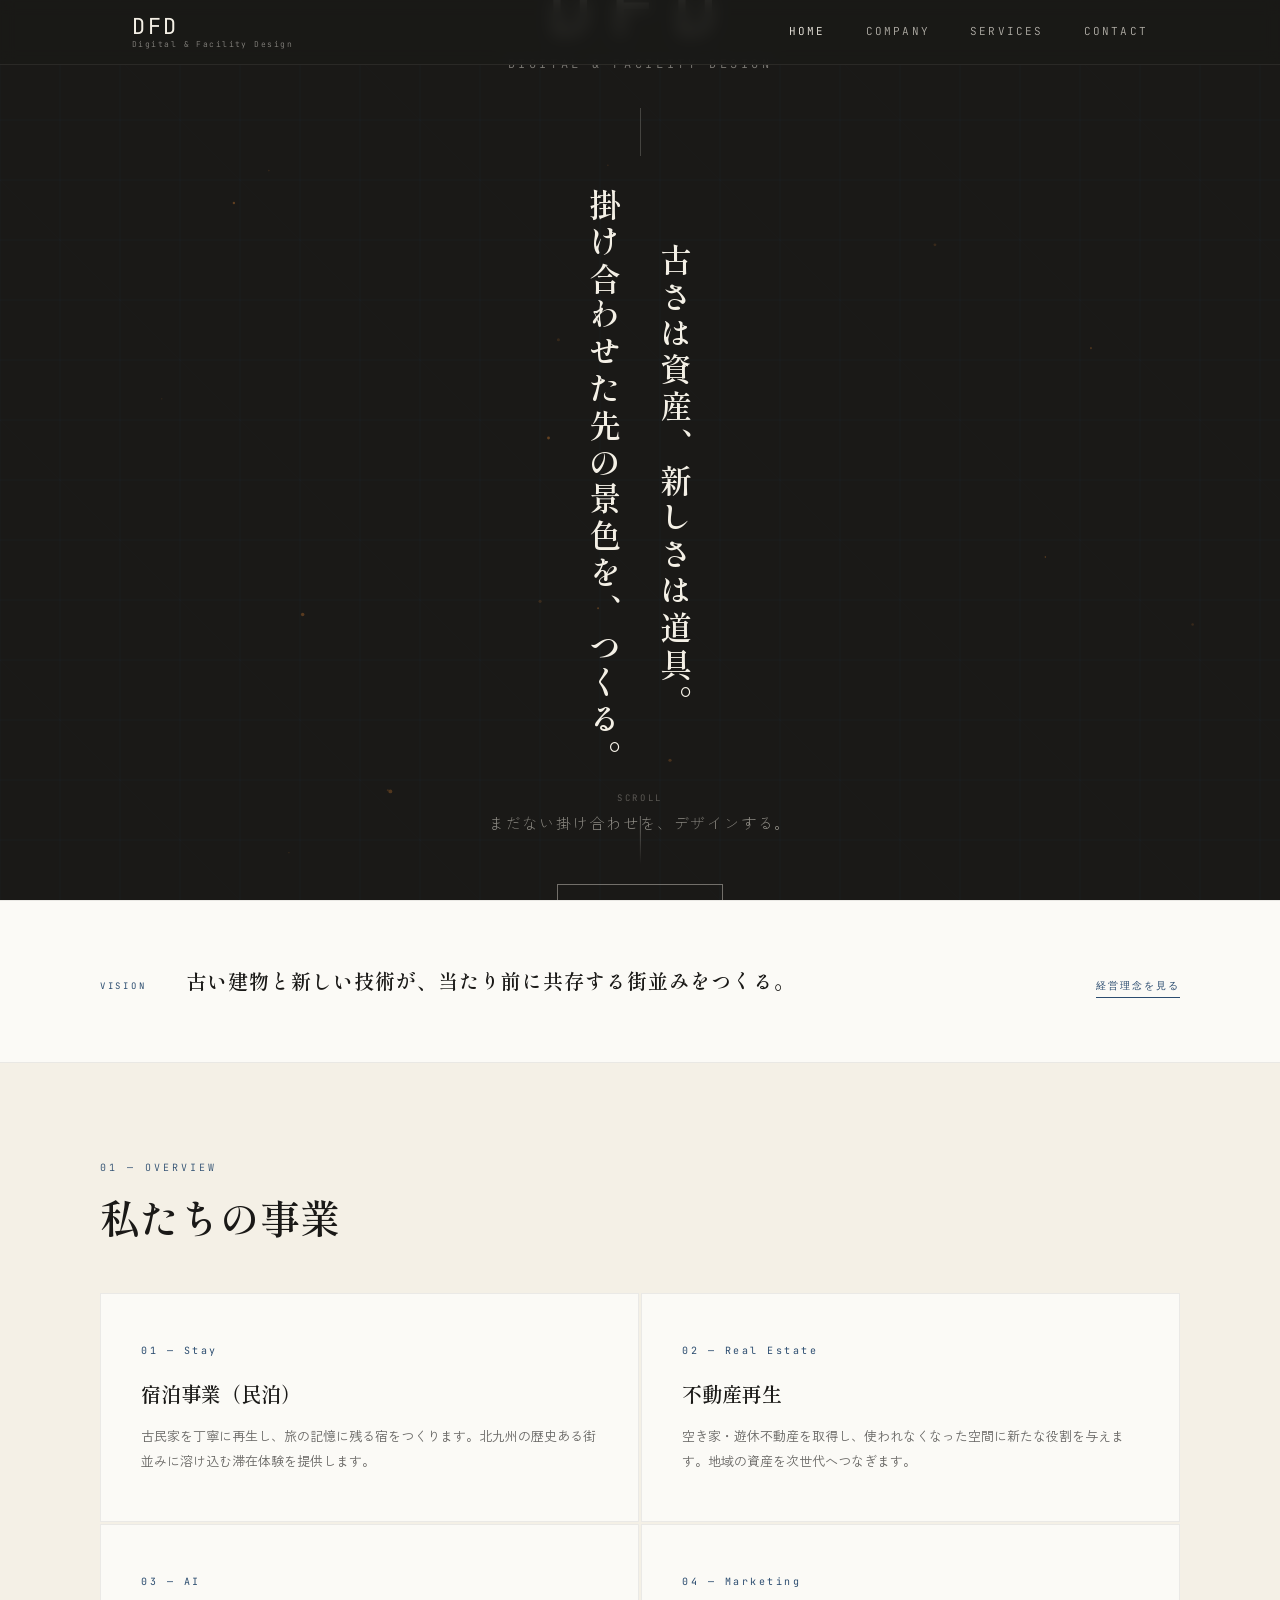
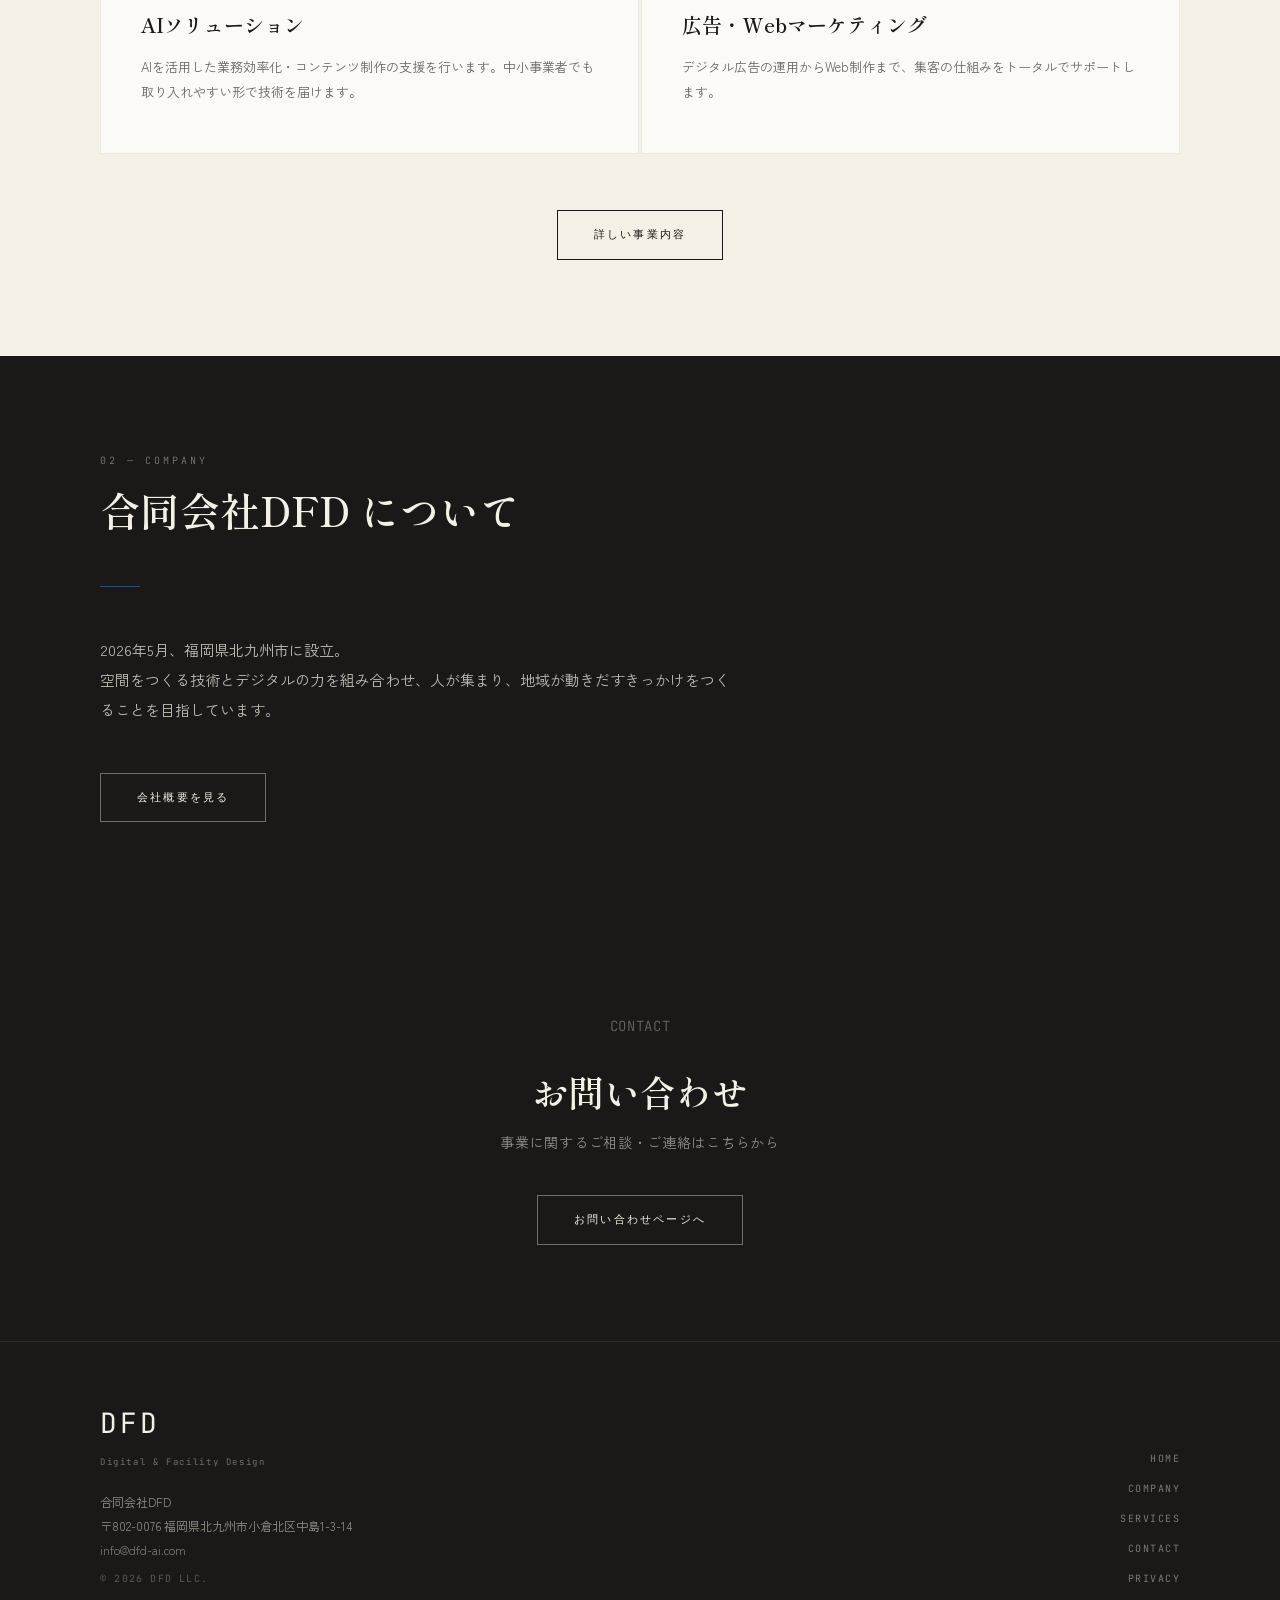
==== commit 4d5a7d94: "feat: 経営理念・コピーを新メッセージに全面改訂 - メインコピーを「古さは資産、新しさは道具。掛け合わせた先の景色を、つくる。」に統一 - ヒーローを縦書き2列（右→左の読み順）に変更、サブコピ" ====
--- a/index.html
+++ b/index.html
@@ -4,12 +4,12 @@
   <meta charset="UTF-8">
   <meta name="viewport" content="width=device-width, initial-scale=1.0">
   <title>合同会社DFD — Digital &amp; Facility Design</title>
-  <meta name="description" content="北九州を拠点に、民泊・不動産再生・AIソリューション・Webマーケティングで人が集まる場所をつくる合同会社DFDの公式サイトです。">
+  <meta name="description" content="古さは資産、新しさは道具。掛け合わせた先の景色を、つくる。北九州を拠点に、民泊・不動産再生・AIソリューション・Webマーケティングを手がける合同会社DFDの公式サイトです。">
 
   <!-- OGP -->
   <meta property="og:type"        content="website">
   <meta property="og:title"       content="合同会社DFD — Digital &amp; Facility Design">
-  <meta property="og:description" content="北九州から、人が集まる場所をつくる。AIと空間設計で、新しい価値をつくる。">
+  <meta property="og:description" content="古さは資産、新しさは道具。掛け合わせた先の景色を、つくる。合同会社DFD — Digital & Facility Design">
   <meta property="og:url"         content="https://dfd-ai.com/">
   <meta property="og:image"       content="https://dfd-ai.com/ogp.png">
   <meta name="twitter:card"       content="summary_large_image">
@@ -74,27 +74,27 @@
       margin: 32px auto;
     }
 
-    /* メインコピー */
+    /* メインコピー（縦書き2列） */
     .hero-copy-wrap {
       display: flex;
+      flex-direction: row-reverse;
       justify-content: center;
+      gap: 20px;
     }
 
     .hero-copy {
+      writing-mode: vertical-rl;
       font-family: var(--font-mincho);
       font-size: clamp(20px, 3.5vw, 32px);
       font-weight: 600;
       color: var(--kinari);
       letter-spacing: 0.15em;
-      line-height: 1.8;
-      text-align: center;
-      padding: 0 16px;
-    }
-
-    .sp-only { display: none; }
+      line-height: 1.6;
+    }
 
     @media (max-width: 480px) {
-      .sp-only { display: inline; }
+      .hero-copy-wrap { gap: 12px; }
+      .hero-copy { font-size: clamp(18px, 6vw, 26px); }
     }
 
     .hero-sub {
@@ -292,9 +292,10 @@
     <div class="hero-logo-sub">Digital &amp; Facility Design</div>
     <div class="hero-divider" aria-hidden="true"></div>
     <div class="hero-copy-wrap">
-      <p class="hero-copy">北九州から、<br class="sp-only">人が集まる場所をつくる。</p>
-    </div>
-    <p class="hero-sub">AIと空間設計で、新しい価値をつくる。</p>
+      <p class="hero-copy">古さは資産、新しさは道具。</p>
+      <p class="hero-copy">掛け合わせた先の景色を、つくる。</p>
+    </div>
+    <p class="hero-sub">まだない掛け合わせを、デザインする。</p>
     <div class="hero-cta">
       <a href="services.html" class="btn btn--light">事業内容を見る</a>
     </div>
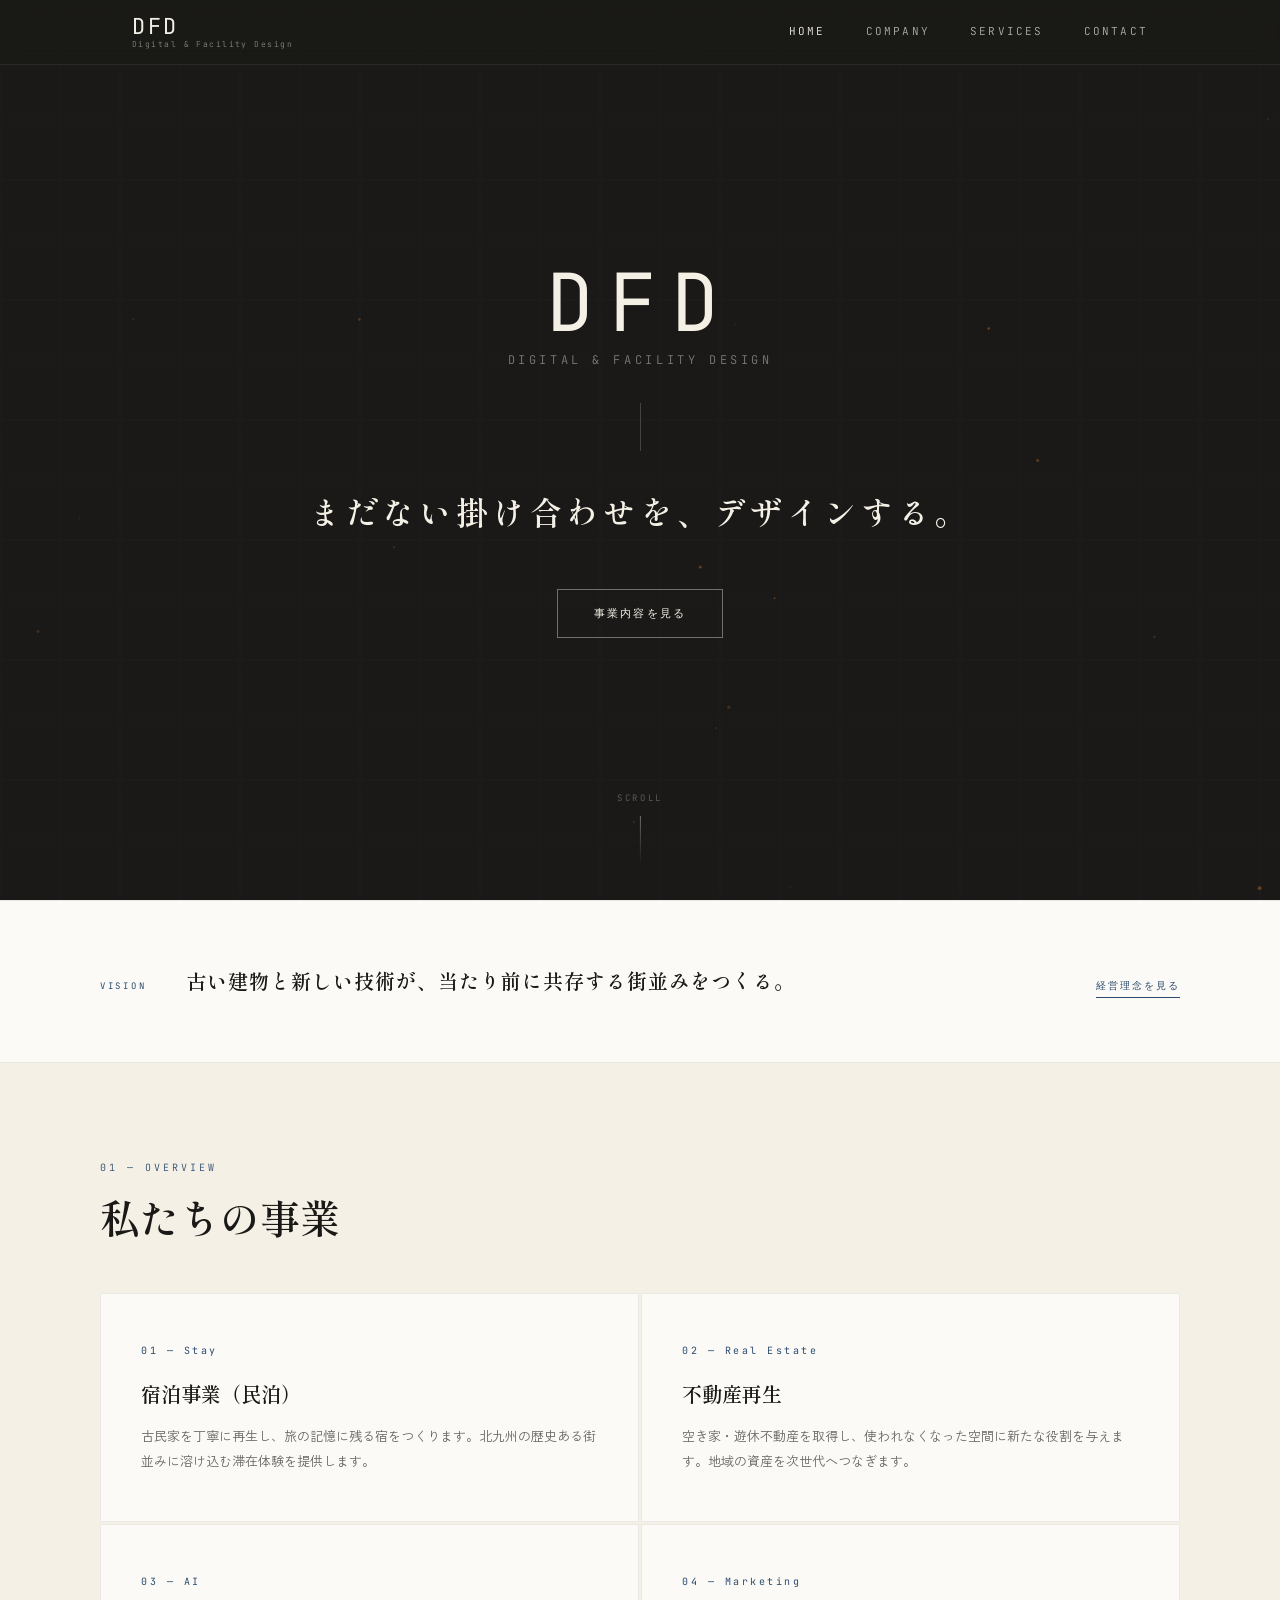
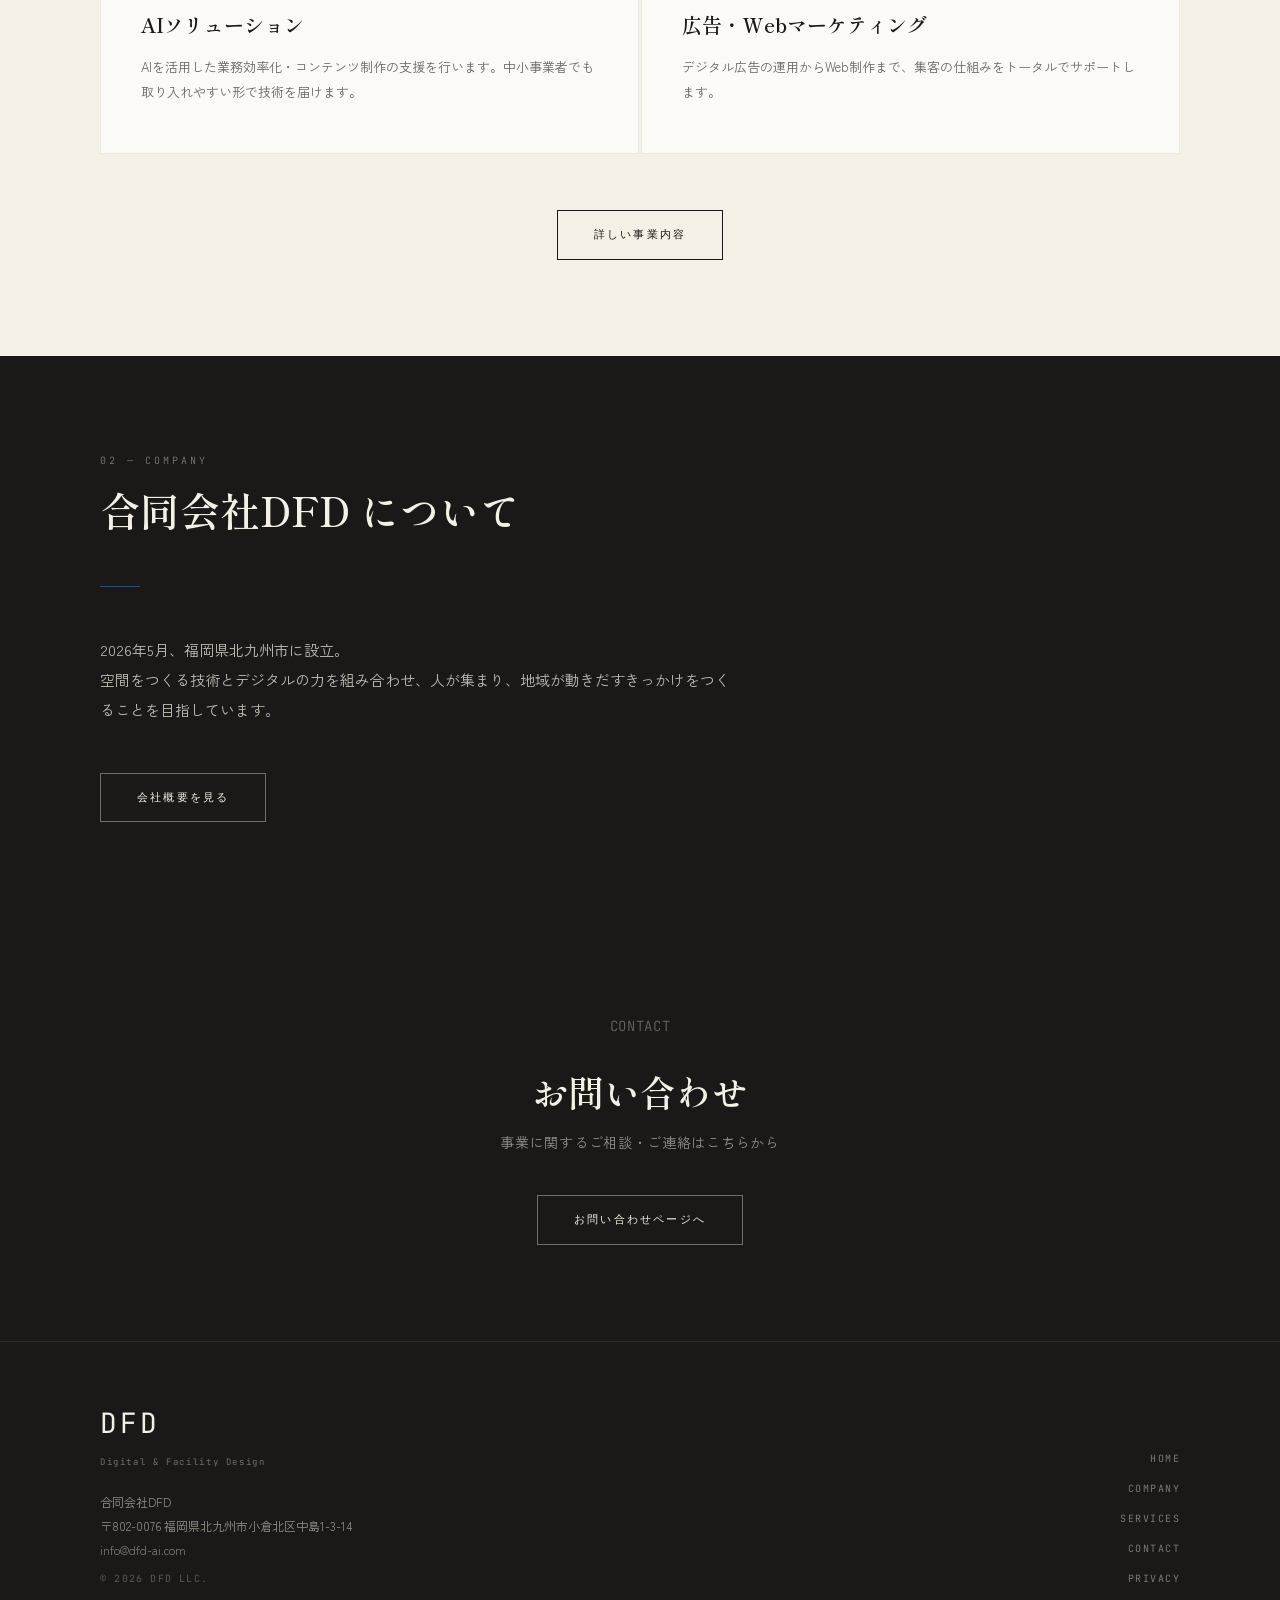
==== commit 8b4a3349: "feat: トップのヒーローを単一コピー「まだない掛け合わせを、デザインする。」に変更 - メインコピー/サブコピーの2段構成を1文に集約（横書き維持） - 旧メインコピーはcompany.htmlの" ====
--- a/index.html
+++ b/index.html
@@ -9,7 +9,7 @@
   <!-- OGP -->
   <meta property="og:type"        content="website">
   <meta property="og:title"       content="合同会社DFD — Digital &amp; Facility Design">
-  <meta property="og:description" content="古さは資産、新しさは道具。掛け合わせた先の景色を、つくる。合同会社DFD — Digital & Facility Design">
+  <meta property="og:description" content="まだない掛け合わせを、デザインする。合同会社DFD — Digital & Facility Design">
   <meta property="og:url"         content="https://dfd-ai.com/">
   <meta property="og:image"       content="https://dfd-ai.com/ogp.png">
   <meta name="twitter:card"       content="summary_large_image">
@@ -74,27 +74,21 @@
       margin: 32px auto;
     }
 
-    /* メインコピー（縦書き2列） */
+    /* メインコピー（横書き） */
     .hero-copy-wrap {
       display: flex;
-      flex-direction: row-reverse;
       justify-content: center;
-      gap: 20px;
     }
 
     .hero-copy {
-      writing-mode: vertical-rl;
       font-family: var(--font-mincho);
       font-size: clamp(20px, 3.5vw, 32px);
       font-weight: 600;
       color: var(--kinari);
       letter-spacing: 0.15em;
-      line-height: 1.6;
-    }
-
-    @media (max-width: 480px) {
-      .hero-copy-wrap { gap: 12px; }
-      .hero-copy { font-size: clamp(18px, 6vw, 26px); }
+      line-height: 1.8;
+      text-align: center;
+      padding: 0 16px;
     }
 
     .hero-sub {
@@ -292,10 +286,8 @@
     <div class="hero-logo-sub">Digital &amp; Facility Design</div>
     <div class="hero-divider" aria-hidden="true"></div>
     <div class="hero-copy-wrap">
-      <p class="hero-copy">古さは資産、新しさは道具。</p>
-      <p class="hero-copy">掛け合わせた先の景色を、つくる。</p>
-    </div>
-    <p class="hero-sub">まだない掛け合わせを、デザインする。</p>
+      <p class="hero-copy">まだない掛け合わせを、デザインする。</p>
+    </div>
     <div class="hero-cta">
       <a href="services.html" class="btn btn--light">事業内容を見る</a>
     </div>
